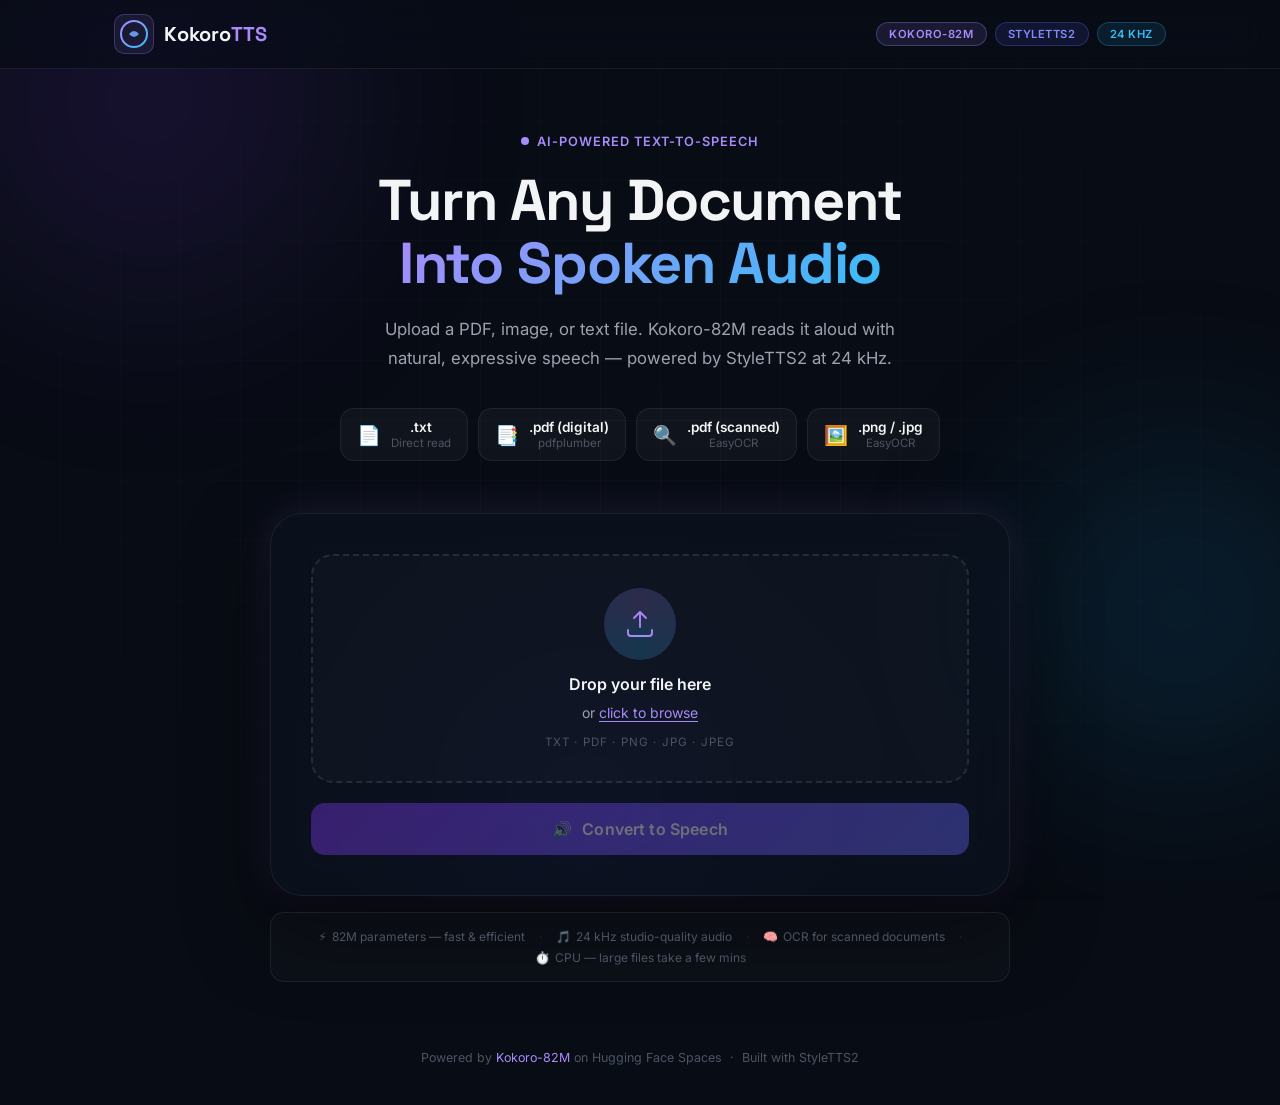
==== index.html @ ff945d28 "feat: replace pipeline with Kokoro TTS frontend - Remove Python pipeline, OCR scripts, Kaggle notebo" ====
<!DOCTYPE html>
<html lang="en">
<head>
  <meta charset="UTF-8" />
  <meta name="viewport" content="width=device-width, initial-scale=1.0" />
  <title>Kokoro TTS — Document to Speech</title>
  <meta name="description" content="Transform your documents into natural-sounding speech with Kokoro-82M. Upload a PDF, image, or text file and receive a high-quality MP3 narration powered by StyleTTS2." />
  <link rel="preconnect" href="https://fonts.googleapis.com" />
  <link rel="preconnect" href="https://fonts.gstatic.com" crossorigin />
  <link href="https://fonts.googleapis.com/css2?family=Inter:wght@300;400;500;600;700;800&family=Space+Grotesk:wght@400;500;600;700&display=swap" rel="stylesheet" />
  <link rel="stylesheet" href="style.css" />
</head>
<body>
  <!-- Animated background -->
  <div class="bg-orbs" aria-hidden="true">
    <div class="orb orb-1"></div>
    <div class="orb orb-2"></div>
    <div class="orb orb-3"></div>
  </div>

  <!-- Grid overlay -->
  <div class="grid-overlay" aria-hidden="true"></div>

  <header class="header">
    <div class="header-inner">
      <div class="logo">
        <div class="logo-icon" aria-hidden="true">
          <svg width="28" height="28" viewBox="0 0 28 28" fill="none">
            <circle cx="14" cy="14" r="13" stroke="url(#lg1)" stroke-width="2"/>
            <path d="M9 14 Q14 8 19 14 Q14 20 9 14Z" fill="url(#lg1)" opacity="0.9"/>
            <defs>
              <linearGradient id="lg1" x1="0" y1="0" x2="28" y2="28" gradientUnits="userSpaceOnUse">
                <stop offset="0%" stop-color="#a78bfa"/>
                <stop offset="100%" stop-color="#38bdf8"/>
              </linearGradient>
            </defs>
          </svg>
        </div>
        <span class="logo-text">Kokoro<span class="logo-accent">TTS</span></span>
      </div>
      <nav class="header-badges">
        <span class="badge badge-model">Kokoro-82M</span>
        <span class="badge badge-arch">StyleTTS2</span>
        <span class="badge badge-hz">24 kHz</span>
      </nav>
    </div>
  </header>

  <main class="main" id="main">
    <!-- Hero section -->
    <section class="hero" aria-labelledby="hero-title">
      <div class="hero-eyebrow">
        <span class="pulse-dot" aria-hidden="true"></span>
        AI-Powered Text-to-Speech
      </div>
      <h1 id="hero-title" class="hero-title">
        Turn Any Document<br />
        <span class="gradient-text">Into Spoken Audio</span>
      </h1>
      <p class="hero-subtitle">
        Upload a PDF, image, or text file. Kokoro-82M reads it aloud with natural,
        expressive speech — powered by StyleTTS2 at 24 kHz.
      </p>

      <!-- Format pills -->
      <div class="format-pills" role="list" aria-label="Supported file formats">
        <div class="format-pill" role="listitem">
          <span class="format-icon">📄</span>
          <div>
            <div class="format-name">.txt</div>
            <div class="format-method">Direct read</div>
          </div>
        </div>
        <div class="format-pill" role="listitem">
          <span class="format-icon">📑</span>
          <div>
            <div class="format-name">.pdf (digital)</div>
            <div class="format-method">pdfplumber</div>
          </div>
        </div>
        <div class="format-pill" role="listitem">
          <span class="format-icon">🔍</span>
          <div>
            <div class="format-name">.pdf (scanned)</div>
            <div class="format-method">EasyOCR</div>
          </div>
        </div>
        <div class="format-pill" role="listitem">
          <span class="format-icon">🖼️</span>
          <div>
            <div class="format-name">.png / .jpg</div>
            <div class="format-method">EasyOCR</div>
          </div>
        </div>
      </div>
    </section>

    <!-- Main card -->
    <section class="card-wrapper" aria-label="File conversion tool">
      <div class="card" id="converter-card">

        <!-- Upload zone -->
        <div class="upload-section">
          <div
            class="drop-zone"
            id="drop-zone"
            role="button"
            tabindex="0"
            aria-label="Upload file. Click to browse or drag and drop."
            aria-describedby="file-hint"
          >
            <input
              type="file"
              id="file-input"
              accept=".txt,.pdf,.png,.jpg,.jpeg"
              aria-hidden="true"
              tabindex="-1"
            />

            <!-- Default state -->
            <div class="dz-default" id="dz-default">
              <div class="dz-icon-wrap" aria-hidden="true">
                <div class="dz-icon-ring"></div>
                <svg class="dz-icon" viewBox="0 0 48 48" fill="none" aria-hidden="true">
                  <path d="M24 8v20M16 16l8-8 8 8" stroke="currentColor" stroke-width="2.5" stroke-linecap="round" stroke-linejoin="round"/>
                  <path d="M8 32v4a4 4 0 004 4h24a4 4 0 004-4v-4" stroke="currentColor" stroke-width="2.5" stroke-linecap="round"/>
                </svg>
              </div>
              <div class="dz-label">Drop your file here</div>
              <div class="dz-sublabel">or <span class="dz-browse">click to browse</span></div>
              <div class="dz-formats" id="file-hint">TXT · PDF · PNG · JPG · JPEG</div>
            </div>

            <!-- File selected state -->
            <div class="dz-file" id="dz-file" hidden>
              <div class="dz-file-icon" id="dz-file-icon" aria-hidden="true">📄</div>
              <div class="dz-file-info">
                <div class="dz-file-name" id="dz-file-name">filename.pdf</div>
                <div class="dz-file-size" id="dz-file-size">0 KB</div>
              </div>
              <button class="dz-remove" id="dz-remove" aria-label="Remove selected file" type="button">
                <svg viewBox="0 0 16 16" fill="none" width="16" height="16">
                  <path d="M12 4L4 12M4 4l8 8" stroke="currentColor" stroke-width="2" stroke-linecap="round"/>
                </svg>
              </button>
            </div>
          </div>

          <!-- Convert button -->
          <button class="convert-btn" id="convert-btn" disabled aria-label="Convert document to speech">
            <span class="btn-icon" aria-hidden="true">🔊</span>
            <span class="btn-text">Convert to Speech</span>
            <span class="btn-spinner" aria-hidden="true"></span>
          </button>
        </div>

        <!-- Progress / Status -->
        <div class="progress-section" id="progress-section" hidden aria-live="polite" aria-label="Processing status">
          <div class="progress-header">
            <div class="progress-label">Processing…</div>
            <div class="progress-status" id="progress-status">Uploading file</div>
          </div>
          <div class="progress-bar-wrap" role="progressbar" aria-valuemin="0" aria-valuemax="100" aria-valuenow="0" id="progress-bar-wrap">
            <div class="progress-bar" id="progress-bar"></div>
          </div>
          <div class="progress-steps">
            <div class="step" id="step-upload" data-step="upload">
              <div class="step-dot"></div>
              <div class="step-label">Upload</div>
            </div>
            <div class="step-line"></div>
            <div class="step" id="step-extract" data-step="extract">
              <div class="step-dot"></div>
              <div class="step-label">Extract Text</div>
            </div>
            <div class="step-line"></div>
            <div class="step" id="step-synth" data-step="synth">
              <div class="step-dot"></div>
              <div class="step-label">Synthesize</div>
            </div>
            <div class="step-line"></div>
            <div class="step" id="step-done" data-step="done">
              <div class="step-dot"></div>
              <div class="step-label">Done</div>
            </div>
          </div>
        </div>

        <!-- Results -->
        <div class="results-section" id="results-section" hidden aria-label="Conversion results">
          <div class="results-header">
            <div class="results-check" aria-hidden="true">✅</div>
            <div>
              <div class="results-title">Conversion Complete!</div>
              <div class="results-subtitle" id="results-status-text"></div>
            </div>
          </div>

          <!-- Audio player -->
          <div class="audio-card" id="audio-card">
            <div class="audio-label">
              <svg viewBox="0 0 20 20" fill="none" width="18" height="18" aria-hidden="true">
                <circle cx="10" cy="10" r="9" stroke="currentColor" stroke-width="1.5"/>
                <path d="M7 6.5l7 3.5-7 3.5V6.5z" fill="currentColor"/>
              </svg>
              Generated Speech
            </div>
            <audio id="audio-player" controls preload="none" aria-label="Generated speech audio"></audio>
            <a class="download-btn" id="download-audio" href="#" download aria-label="Download MP3 audio file">
              <svg viewBox="0 0 20 20" fill="none" width="16" height="16" aria-hidden="true">
                <path d="M10 3v10M5 9l5 5 5-5" stroke="currentColor" stroke-width="1.8" stroke-linecap="round" stroke-linejoin="round"/>
                <path d="M3 17h14" stroke="currentColor" stroke-width="1.8" stroke-linecap="round"/>
              </svg>
              Download MP3
            </a>
          </div>

          <!-- Text download -->
          <a class="txt-download-btn" id="download-txt" href="#" download aria-label="Download processed text file">
            <svg viewBox="0 0 20 20" fill="none" width="16" height="16" aria-hidden="true">
              <rect x="4" y="2" width="12" height="16" rx="2" stroke="currentColor" stroke-width="1.5"/>
              <path d="M7 7h6M7 10h6M7 13h4" stroke="currentColor" stroke-width="1.5" stroke-linecap="round"/>
            </svg>
            Download Processed Text (.txt)
          </a>

          <!-- Convert another -->
          <button class="reset-btn" id="reset-btn" type="button">
            Convert another file
          </button>
        </div>

        <!-- Error state -->
        <div class="error-section" id="error-section" hidden role="alert">
          <div class="error-icon" aria-hidden="true">⚠️</div>
          <div class="error-title">Something went wrong</div>
          <div class="error-msg" id="error-msg">Please try again.</div>
          <button class="reset-btn" id="error-reset-btn" type="button">Try Again</button>
        </div>

      </div>

      <!-- Info footer inside card area -->
      <div class="info-strip">
        <div class="info-item">
          <span aria-hidden="true">⚡</span> 82M parameters — fast &amp; efficient
        </div>
        <div class="info-sep" aria-hidden="true">·</div>
        <div class="info-item">
          <span aria-hidden="true">🎵</span> 24 kHz studio-quality audio
        </div>
        <div class="info-sep" aria-hidden="true">·</div>
        <div class="info-item">
          <span aria-hidden="true">🧠</span> OCR for scanned documents
        </div>
        <div class="info-sep" aria-hidden="true">·</div>
        <div class="info-item">
          <span aria-hidden="true">⏱️</span> CPU — large files take a few mins
        </div>
      </div>
    </section>
  </main>

  <footer class="footer">
    <p>
      Powered by <a href="https://huggingface.co/spaces/audio8899/kokorov2" target="_blank" rel="noopener noreferrer">Kokoro-82M</a>
      on Hugging Face Spaces &nbsp;·&nbsp;
      Built with StyleTTS2
    </p>
  </footer>

  <script src="app.js"></script>
</body>
</html>
---- style.css ----
/* ============================================================
   KOKORO TTS — PREMIUM DARK UI
   ============================================================ */

/* ---------- Design tokens ---------- */
:root {
  --bg:          #080c14;
  --bg-card:     rgba(13, 18, 30, 0.72);
  --bg-card-hov: rgba(17, 24, 40, 0.85);
  --border:      rgba(255, 255, 255, 0.07);
  --border-hov:  rgba(167, 139, 250, 0.35);

  --purple:      #a78bfa;
  --purple-dark: #7c3aed;
  --cyan:        #38bdf8;
  --indigo:      #6366f1;
  --green:       #34d399;
  --amber:       #fbbf24;
  --red:         #f87171;

  --text-primary:   #f3f4f6;
  --text-secondary: #9ca3af;
  --text-muted:     #4b5563;

  --font-base:  'Inter', system-ui, sans-serif;
  --font-head:  'Space Grotesk', 'Inter', sans-serif;

  --radius-sm:  8px;
  --radius-md:  14px;
  --radius-lg:  22px;
  --radius-xl:  32px;

  --shadow-card: 0 32px 80px rgba(0,0,0,0.5), 0 8px 24px rgba(0,0,0,0.3);
  --shadow-btn:  0 8px 32px rgba(124, 58, 237, 0.4);
  --glow-purple: 0 0 40px rgba(167,139,250,0.18);
}

/* ---------- Reset / base ---------- */
*, *::before, *::after { box-sizing: border-box; margin: 0; padding: 0; }
html { scroll-behavior: smooth; }

body {
  font-family: var(--font-base);
  background: var(--bg);
  color: var(--text-primary);
  min-height: 100vh;
  overflow-x: hidden;
  -webkit-font-smoothing: antialiased;
}

/* ---------- Animated background ---------- */
.bg-orbs {
  position: fixed;
  inset: 0;
  pointer-events: none;
  z-index: 0;
  overflow: hidden;
}

.orb {
  position: absolute;
  border-radius: 50%;
  filter: blur(90px);
  opacity: 0.18;
  animation: drift 18s ease-in-out infinite alternate;
}
.orb-1 {
  width: 600px; height: 600px;
  background: radial-gradient(circle, #7c3aed, transparent 70%);
  top: -200px; left: -150px;
  animation-duration: 20s;
}
.orb-2 {
  width: 500px; height: 500px;
  background: radial-gradient(circle, #0ea5e9, transparent 70%);
  top: 40%; right: -150px;
  animation-duration: 16s;
  animation-delay: -6s;
}
.orb-3 {
  width: 400px; height: 400px;
  background: radial-gradient(circle, #6366f1, transparent 70%);
  bottom: -100px; left: 30%;
  animation-duration: 22s;
  animation-delay: -10s;
}
@keyframes drift {
  from { transform: translate(0, 0) scale(1); }
  to   { transform: translate(40px, 60px) scale(1.08); }
}

/* ---------- Grid overlay ---------- */
.grid-overlay {
  position: fixed;
  inset: 0;
  pointer-events: none;
  z-index: 0;
  background-image:
    linear-gradient(rgba(255,255,255,0.025) 1px, transparent 1px),
    linear-gradient(90deg, rgba(255,255,255,0.025) 1px, transparent 1px);
  background-size: 60px 60px;
  mask-image: radial-gradient(ellipse 80% 80% at 50% 50%, black 0%, transparent 100%);
}

/* ---------- Header ---------- */
.header {
  position: sticky;
  top: 0;
  z-index: 100;
  backdrop-filter: blur(20px) saturate(180%);
  -webkit-backdrop-filter: blur(20px) saturate(180%);
  background: rgba(8, 12, 20, 0.75);
  border-bottom: 1px solid var(--border);
}
.header-inner {
  max-width: 1100px;
  margin: 0 auto;
  padding: 14px 24px;
  display: flex;
  align-items: center;
  justify-content: space-between;
  gap: 16px;
}

.logo { display: flex; align-items: center; gap: 10px; text-decoration: none; }
.logo-icon {
  display: flex; align-items: center; justify-content: center;
  width: 40px; height: 40px;
  background: rgba(167,139,250,0.1);
  border: 1px solid rgba(167,139,250,0.25);
  border-radius: 10px;
  transition: all 0.3s ease;
}
.logo:hover .logo-icon { background: rgba(167,139,250,0.18); box-shadow: 0 0 20px rgba(167,139,250,0.3); }
.logo-text {
  font-family: var(--font-head);
  font-size: 1.25rem;
  font-weight: 700;
  color: var(--text-primary);
}
.logo-accent { color: var(--purple); }

.header-badges { display: flex; gap: 8px; flex-wrap: wrap; }
.badge {
  padding: 4px 12px;
  border-radius: 100px;
  font-size: 0.7rem;
  font-weight: 600;
  letter-spacing: 0.05em;
  text-transform: uppercase;
  border: 1px solid;
}
.badge-model { background: rgba(167,139,250,0.12); color: var(--purple); border-color: rgba(167,139,250,0.3); }
.badge-arch  { background: rgba(99,102,241,0.12);  color: #818cf8;        border-color: rgba(99,102,241,0.3); }
.badge-hz    { background: rgba(56,189,248,0.1);   color: var(--cyan);    border-color: rgba(56,189,248,0.25); }

/* ---------- Main layout ---------- */
.main {
  position: relative;
  z-index: 1;
  max-width: 780px;
  margin: 0 auto;
  padding: 60px 20px 40px;
}

/* ---------- Hero ---------- */
.hero { text-align: center; margin-bottom: 52px; }

.hero-eyebrow {
  display: inline-flex;
  align-items: center;
  gap: 8px;
  font-size: 0.8rem;
  font-weight: 600;
  letter-spacing: 0.08em;
  text-transform: uppercase;
  color: var(--purple);
  margin-bottom: 20px;
}
.pulse-dot {
  width: 8px; height: 8px;
  border-radius: 50%;
  background: var(--purple);
  box-shadow: 0 0 0 0 rgba(167,139,250,0.5);
  animation: pulse 2s infinite;
}
@keyframes pulse {
  0%   { box-shadow: 0 0 0 0 rgba(167,139,250,0.5); }
  70%  { box-shadow: 0 0 0 10px rgba(167,139,250,0); }
  100% { box-shadow: 0 0 0 0 rgba(167,139,250,0); }
}

.hero-title {
  font-family: var(--font-head);
  font-size: clamp(2.2rem, 6vw, 3.6rem);
  font-weight: 800;
  line-height: 1.1;
  letter-spacing: -0.02em;
  margin-bottom: 20px;
  color: var(--text-primary);
}
.gradient-text {
  background: linear-gradient(135deg, var(--purple) 0%, var(--cyan) 100%);
  -webkit-background-clip: text;
  -webkit-text-fill-color: transparent;
  background-clip: text;
}

.hero-subtitle {
  font-size: 1.05rem;
  line-height: 1.7;
  color: var(--text-secondary);
  max-width: 540px;
  margin: 0 auto 36px;
}

/* Format pills */
.format-pills {
  display: flex;
  justify-content: center;
  flex-wrap: wrap;
  gap: 10px;
}
.format-pill {
  display: flex;
  align-items: center;
  gap: 10px;
  padding: 10px 16px;
  background: rgba(255,255,255,0.035);
  border: 1px solid var(--border);
  border-radius: var(--radius-md);
  transition: all 0.25s ease;
  cursor: default;
}
.format-pill:hover {
  background: rgba(167,139,250,0.08);
  border-color: rgba(167,139,250,0.3);
  transform: translateY(-2px);
}
.format-icon { font-size: 1.2rem; }
.format-name { font-size: 0.85rem; font-weight: 600; color: var(--text-primary); }
.format-method { font-size: 0.72rem; color: var(--text-muted); margin-top: 1px; }

/* ---------- Card ---------- */
.card-wrapper { position: relative; }

.card {
  background: var(--bg-card);
  border: 1px solid var(--border);
  border-radius: var(--radius-xl);
  padding: 40px;
  backdrop-filter: blur(24px) saturate(160%);
  -webkit-backdrop-filter: blur(24px) saturate(160%);
  box-shadow: var(--shadow-card), var(--glow-purple);
  transition: border-color 0.3s ease;
}
.card:hover { border-color: rgba(167,139,250,0.15); }

/* ---------- Drop zone ---------- */
.upload-section { display: flex; flex-direction: column; gap: 20px; }

.drop-zone {
  position: relative;
  min-height: 200px;
  border: 2px dashed rgba(255,255,255,0.1);
  border-radius: var(--radius-lg);
  display: flex;
  align-items: center;
  justify-content: center;
  cursor: pointer;
  transition: all 0.3s ease;
  background: rgba(255,255,255,0.02);
  overflow: hidden;
}
.drop-zone::before {
  content: '';
  position: absolute;
  inset: 0;
  background: radial-gradient(ellipse 60% 60% at 50% 50%, rgba(167,139,250,0.04), transparent);
  opacity: 0;
  transition: opacity 0.3s ease;
}
.drop-zone:hover, .drop-zone:focus-visible {
  border-color: var(--purple);
  background: rgba(167,139,250,0.04);
  outline: none;
}
.drop-zone:hover::before { opacity: 1; }
.drop-zone.drag-over {
  border-color: var(--cyan);
  background: rgba(56,189,248,0.06);
  transform: scale(1.01);
  box-shadow: 0 0 0 4px rgba(56,189,248,0.1), inset 0 0 30px rgba(56,189,248,0.05);
}
.drop-zone.has-file {
  border-style: solid;
  border-color: rgba(52,211,153,0.5);
  background: rgba(52,211,153,0.04);
}

#file-input { position: absolute; inset: 0; opacity: 0; cursor: pointer; width: 100%; height: 100%; }

/* Drop zone default state */
.dz-default {
  display: flex; flex-direction: column; align-items: center;
  gap: 10px; padding: 32px; text-align: center;
  pointer-events: none; user-select: none;
}
.dz-icon-wrap {
  position: relative; width: 72px; height: 72px;
  display: flex; align-items: center; justify-content: center;
  margin-bottom: 4px;
}
.dz-icon-ring {
  position: absolute; inset: 0;
  border-radius: 50%;
  background: conic-gradient(from 0deg, var(--purple), var(--cyan), var(--purple));
  opacity: 0.2;
  animation: spin 6s linear infinite;
}
@keyframes spin { to { transform: rotate(360deg); } }
.dz-icon {
  width: 36px; height: 36px;
  color: var(--purple);
  position: relative; z-index: 1;
  transition: color 0.3s;
}
.drop-zone:hover .dz-icon { color: var(--cyan); }
.dz-label { font-size: 1rem; font-weight: 600; color: var(--text-primary); }
.dz-sublabel { font-size: 0.875rem; color: var(--text-secondary); }
.dz-browse { color: var(--purple); text-decoration: underline; text-underline-offset: 3px; }
.dz-formats {
  font-size: 0.72rem;
  letter-spacing: 0.1em;
  text-transform: uppercase;
  color: var(--text-muted);
  margin-top: 4px;
}

/* Drop zone file state */
.dz-file {
  display: flex; align-items: center; gap: 16px;
  padding: 20px 28px; width: 100%;
}
.dz-file-icon { font-size: 2.5rem; }
.dz-file-info { flex: 1; min-width: 0; }
.dz-file-name {
  font-weight: 600; font-size: 0.95rem;
  white-space: nowrap; overflow: hidden; text-overflow: ellipsis;
  color: var(--text-primary);
}
.dz-file-size { font-size: 0.78rem; color: var(--text-muted); margin-top: 3px; }
.dz-remove {
  flex-shrink: 0;
  width: 32px; height: 32px;
  border-radius: 50%;
  border: 1px solid rgba(255,255,255,0.1);
  background: rgba(255,255,255,0.05);
  color: var(--text-secondary);
  display: flex; align-items: center; justify-content: center;
  cursor: pointer; transition: all 0.2s ease;
  position: relative; z-index: 10;
}
.dz-remove:hover { background: rgba(248,113,113,0.15); border-color: var(--red); color: var(--red); }

/* ---------- Convert button ---------- */
.convert-btn {
  position: relative;
  width: 100%;
  padding: 16px 28px;
  border: none;
  border-radius: var(--radius-md);
  background: linear-gradient(135deg, var(--purple-dark) 0%, var(--indigo) 100%);
  color: #fff;
  font-family: var(--font-base);
  font-size: 1rem;
  font-weight: 600;
  letter-spacing: 0.01em;
  cursor: pointer;
  display: flex;
  align-items: center;
  justify-content: center;
  gap: 10px;
  box-shadow: var(--shadow-btn);
  transition: all 0.3s ease;
  overflow: hidden;
}
.convert-btn::before {
  content: '';
  position: absolute;
  inset: 0;
  background: linear-gradient(135deg, rgba(255,255,255,0.12), transparent);
  opacity: 0;
  transition: opacity 0.3s ease;
}
.convert-btn:hover:not(:disabled)::before { opacity: 1; }
.convert-btn:hover:not(:disabled) {
  transform: translateY(-2px);
  box-shadow: 0 12px 40px rgba(124,58,237,0.55);
}
.convert-btn:active:not(:disabled) { transform: translateY(0); }
.convert-btn:disabled {
  opacity: 0.4;
  cursor: not-allowed;
  box-shadow: none;
}
.convert-btn.loading .btn-text { opacity: 0.7; }
.convert-btn.loading .btn-icon { display: none; }

.btn-spinner {
  display: none;
  width: 18px; height: 18px;
  border: 2px solid rgba(255,255,255,0.3);
  border-top-color: #fff;
  border-radius: 50%;
  animation: spin 0.7s linear infinite;
}
.convert-btn.loading .btn-spinner { display: block; }

/* ---------- Progress section ---------- */
.progress-section {
  margin-top: 28px;
  padding: 24px;
  background: rgba(255,255,255,0.03);
  border: 1px solid var(--border);
  border-radius: var(--radius-md);
}
.progress-header {
  display: flex; justify-content: space-between; align-items: center;
  margin-bottom: 14px;
}
.progress-label { font-size: 0.8rem; font-weight: 600; letter-spacing: 0.06em; text-transform: uppercase; color: var(--text-muted); }
.progress-status { font-size: 0.85rem; color: var(--cyan); font-weight: 500; }

.progress-bar-wrap {
  height: 4px;
  background: rgba(255,255,255,0.07);
  border-radius: 100px;
  overflow: hidden;
  margin-bottom: 24px;
}
.progress-bar {
  height: 100%;
  width: 0%;
  background: linear-gradient(90deg, var(--purple), var(--cyan));
  border-radius: 100px;
  transition: width 0.6s ease;
  box-shadow: 0 0 8px rgba(167,139,250,0.6);
}

/* Steps */
.progress-steps {
  display: flex;
  align-items: center;
  gap: 0;
}
.step {
  display: flex;
  flex-direction: column;
  align-items: center;
  gap: 6px;
  flex: 0 0 auto;
}
.step-line {
  flex: 1;
  height: 1px;
  background: rgba(255,255,255,0.08);
  transition: background 0.4s ease;
  min-width: 20px;
}
.step-line.active { background: linear-gradient(90deg, var(--purple), var(--cyan)); }

.step-dot {
  width: 12px; height: 12px;
  border-radius: 50%;
  background: rgba(255,255,255,0.1);
  border: 2px solid rgba(255,255,255,0.12);
  transition: all 0.4s ease;
}
.step.active .step-dot {
  background: var(--purple);
  border-color: var(--purple);
  box-shadow: 0 0 0 4px rgba(167,139,250,0.2);
  animation: pulse 1.5s infinite;
}
.step.done .step-dot {
  background: var(--green);
  border-color: var(--green);
  box-shadow: none;
  animation: none;
}
.step-label {
  font-size: 0.7rem;
  color: var(--text-muted);
  white-space: nowrap;
  transition: color 0.3s ease;
}
.step.active .step-label { color: var(--purple); font-weight: 600; }
.step.done .step-label { color: var(--green); }

/* ---------- Results section ---------- */
.results-section { margin-top: 28px; display: flex; flex-direction: column; gap: 16px; }

.results-header {
  display: flex; align-items: center; gap: 14px;
  padding: 16px 20px;
  background: rgba(52,211,153,0.07);
  border: 1px solid rgba(52,211,153,0.2);
  border-radius: var(--radius-md);
}
.results-check { font-size: 1.5rem; }
.results-title { font-weight: 700; font-size: 1rem; color: var(--green); }
.results-subtitle { font-size: 0.8rem; color: var(--text-secondary); margin-top: 2px; }

/* Audio card */
.audio-card {
  padding: 24px;
  background: rgba(255,255,255,0.03);
  border: 1px solid var(--border);
  border-radius: var(--radius-md);
  display: flex;
  flex-direction: column;
  gap: 14px;
}
.audio-label {
  display: flex; align-items: center; gap: 8px;
  font-size: 0.8rem; font-weight: 600; letter-spacing: 0.05em;
  text-transform: uppercase; color: var(--text-muted);
}

#audio-player {
  width: 100%;
  border-radius: var(--radius-sm);
  accent-color: var(--purple);
  filter: invert(0.05) hue-rotate(240deg);
}

/* Download buttons */
.download-btn {
  display: inline-flex;
  align-items: center;
  justify-content: center;
  gap: 8px;
  padding: 11px 20px;
  border-radius: var(--radius-sm);
  background: linear-gradient(135deg, var(--purple-dark), var(--indigo));
  color: #fff;
  font-size: 0.875rem;
  font-weight: 600;
  text-decoration: none;
  transition: all 0.25s ease;
  box-shadow: 0 4px 16px rgba(124,58,237,0.35);
}
.download-btn:hover { transform: translateY(-1px); box-shadow: 0 8px 24px rgba(124,58,237,0.5); }

.txt-download-btn {
  display: flex;
  align-items: center;
  justify-content: center;
  gap: 8px;
  padding: 13px 20px;
  border-radius: var(--radius-md);
  background: rgba(255,255,255,0.04);
  border: 1px solid var(--border);
  color: var(--text-secondary);
  font-size: 0.875rem;
  font-weight: 500;
  text-decoration: none;
  transition: all 0.25s ease;
}
.txt-download-btn:hover {
  background: rgba(167,139,250,0.08);
  border-color: rgba(167,139,250,0.3);
  color: var(--purple);
}

.reset-btn {
  align-self: center;
  padding: 10px 24px;
  border-radius: 100px;
  border: 1px solid var(--border);
  background: transparent;
  color: var(--text-secondary);
  font-family: var(--font-base);
  font-size: 0.85rem;
  cursor: pointer;
  transition: all 0.25s ease;
}
.reset-btn:hover { border-color: var(--purple); color: var(--purple); background: rgba(167,139,250,0.07); }

/* ---------- Error section ---------- */
.error-section {
  margin-top: 28px;
  padding: 28px;
  background: rgba(248,113,113,0.06);
  border: 1px solid rgba(248,113,113,0.2);
  border-radius: var(--radius-md);
  display: flex;
  flex-direction: column;
  align-items: center;
  gap: 10px;
  text-align: center;
}
.error-icon { font-size: 2rem; }
.error-title { font-weight: 700; color: var(--red); font-size: 1rem; }
.error-msg { font-size: 0.85rem; color: var(--text-secondary); line-height: 1.6; max-width: 340px; }

/* ---------- Info strip ---------- */
.info-strip {
  display: flex;
  align-items: center;
  justify-content: center;
  flex-wrap: wrap;
  gap: 6px 14px;
  padding: 16px 20px;
  margin-top: 16px;
  font-size: 0.75rem;
  color: var(--text-muted);
  background: rgba(255,255,255,0.02);
  border: 1px solid var(--border);
  border-radius: var(--radius-md);
}
.info-item { display: flex; align-items: center; gap: 5px; }
.info-sep { color: rgba(255,255,255,0.12); }

/* ---------- Footer ---------- */
.footer {
  position: relative; z-index: 1;
  text-align: center;
  padding: 28px 20px 40px;
  font-size: 0.78rem;
  color: var(--text-muted);
}
.footer a { color: var(--purple); text-decoration: none; }
.footer a:hover { text-decoration: underline; }

/* ---------- Utility ---------- */
[hidden] { display: none !important; }

/* ---------- Responsive ---------- */
@media (max-width: 600px) {
  .card { padding: 24px 20px; }
  .hero-title { font-size: 2rem; }
  .format-pills { gap: 8px; }
  .format-pill { padding: 8px 12px; }
  .header-badges .badge-arch, .header-badges .badge-hz { display: none; }
  .info-sep { display: none; }
  .info-strip { flex-direction: column; gap: 8px; }
  .progress-steps { gap: 0; }
  .step-label { font-size: 0.62rem; }
}

/* ---------- Focus styles ---------- */
:focus-visible {
  outline: 2px solid var(--purple);
  outline-offset: 3px;
  border-radius: 4px;
}

/* ---------- Scroll reveal ---------- */
@keyframes fadeUp {
  from { opacity: 0; transform: translateY(28px); }
  to   { opacity: 1; transform: translateY(0); }
}
.hero { animation: fadeUp 0.7s ease both; }
.card { animation: fadeUp 0.7s ease 0.15s both; }
.info-strip { animation: fadeUp 0.7s ease 0.25s both; }
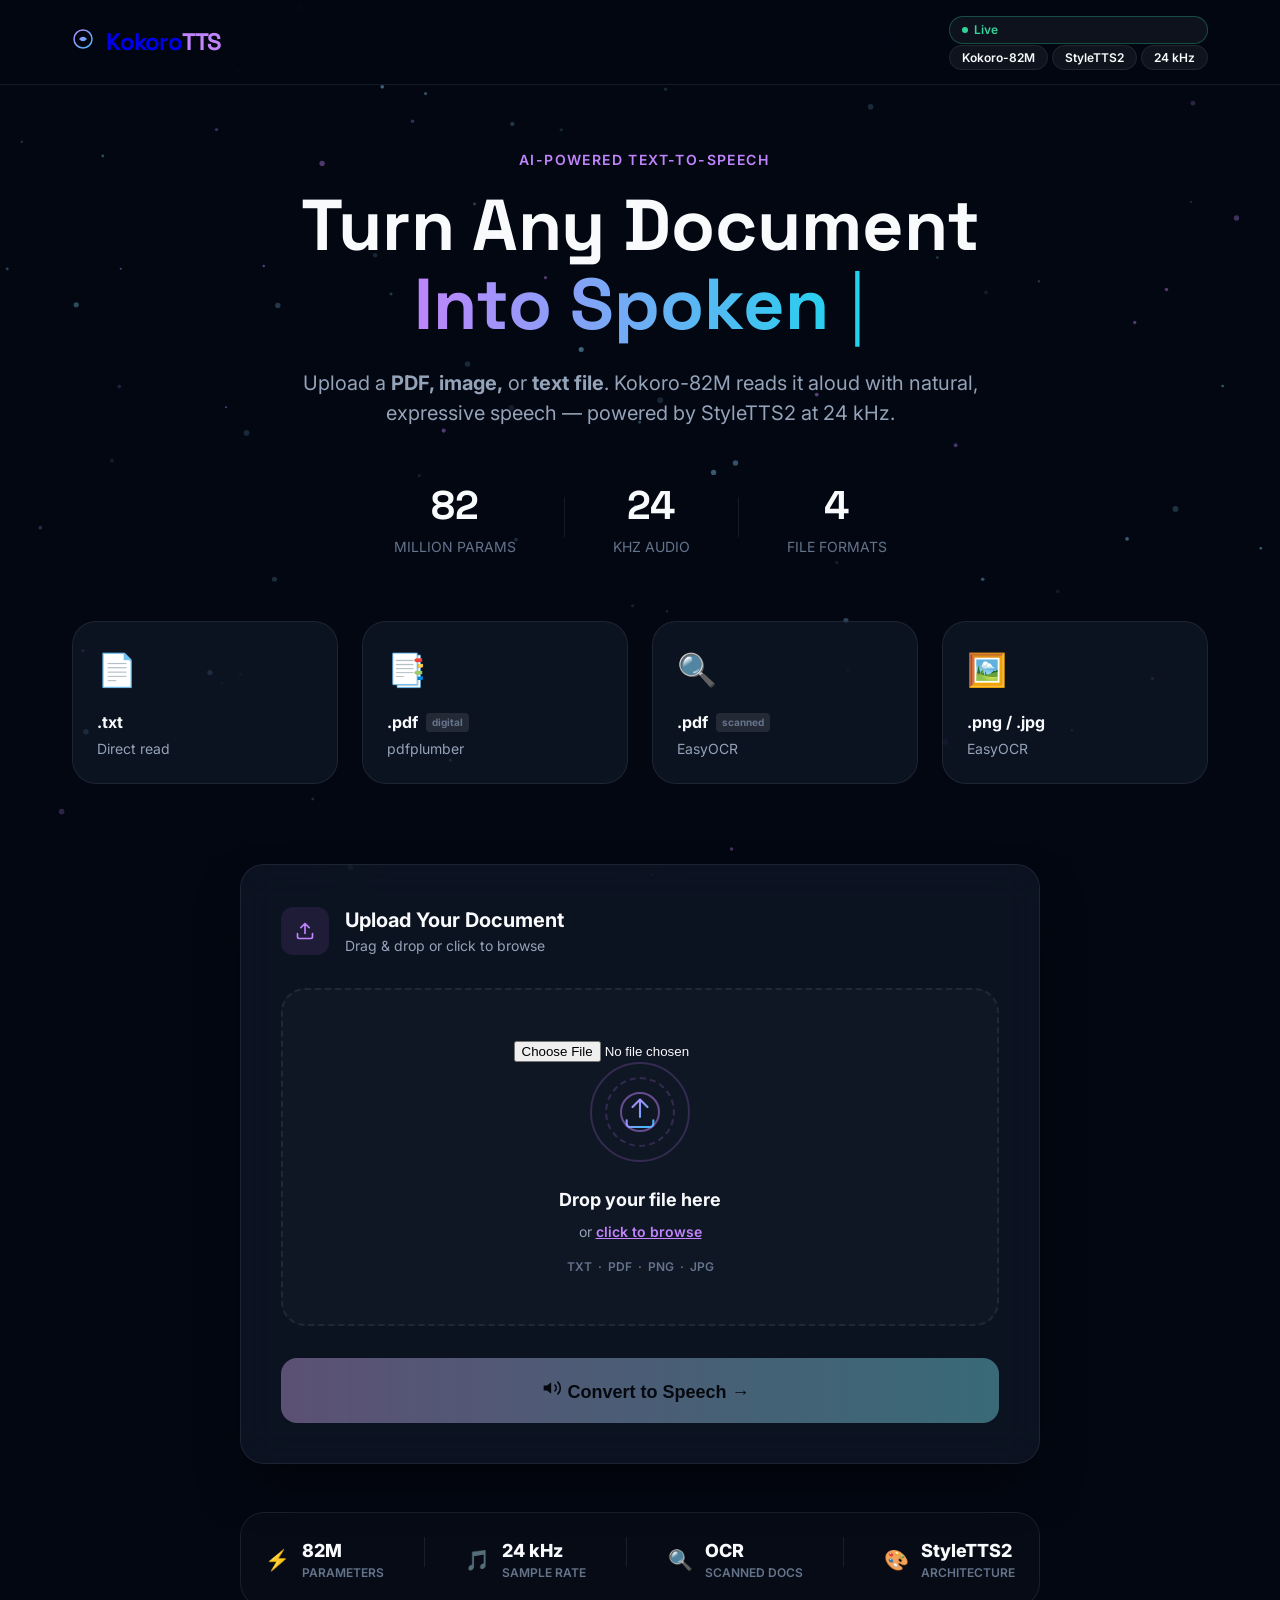
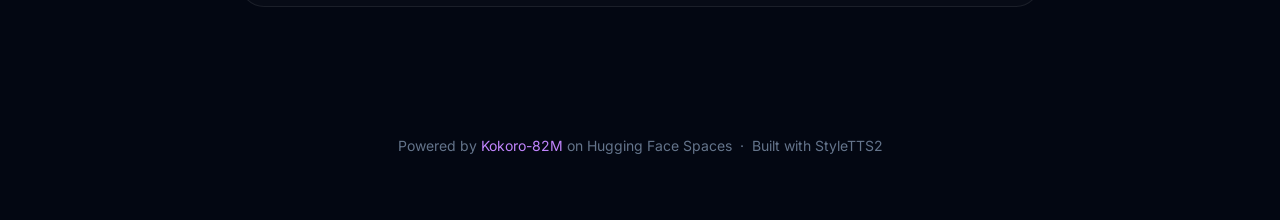
==== commit 40ff9ef0: "style: upgrade UI to premium dynamic design - Added canvas particle background - Added typewriter he" ====
--- a/index.html
+++ b/index.html
@@ -7,100 +7,150 @@
   <meta name="description" content="Transform your documents into natural-sounding speech with Kokoro-82M. Upload a PDF, image, or text file and receive a high-quality MP3 narration powered by StyleTTS2." />
   <link rel="preconnect" href="https://fonts.googleapis.com" />
   <link rel="preconnect" href="https://fonts.gstatic.com" crossorigin />
-  <link href="https://fonts.googleapis.com/css2?family=Inter:wght@300;400;500;600;700;800&family=Space+Grotesk:wght@400;500;600;700&display=swap" rel="stylesheet" />
+  <link href="https://fonts.googleapis.com/css2?family=Inter:wght@300;400;500;600;700;800;900&family=Space+Grotesk:wght@400;500;600;700;800&display=swap" rel="stylesheet" />
   <link rel="stylesheet" href="style.css" />
 </head>
 <body>
-  <!-- Animated background -->
-  <div class="bg-orbs" aria-hidden="true">
-    <div class="orb orb-1"></div>
-    <div class="orb orb-2"></div>
-    <div class="orb orb-3"></div>
-  </div>
-
-  <!-- Grid overlay -->
-  <div class="grid-overlay" aria-hidden="true"></div>
-
-  <header class="header">
+
+  <!-- ── Canvas particle field ── -->
+  <canvas id="bg-canvas" aria-hidden="true"></canvas>
+
+  <!-- ── Noise texture overlay ── -->
+  <div class="noise" aria-hidden="true"></div>
+
+  <!-- ── Header ── -->
+  <header class="header" id="header">
     <div class="header-inner">
-      <div class="logo">
+      <a href="#main" class="logo" aria-label="Kokoro TTS home">
         <div class="logo-icon" aria-hidden="true">
-          <svg width="28" height="28" viewBox="0 0 28 28" fill="none">
-            <circle cx="14" cy="14" r="13" stroke="url(#lg1)" stroke-width="2"/>
-            <path d="M9 14 Q14 8 19 14 Q14 20 9 14Z" fill="url(#lg1)" opacity="0.9"/>
+          <svg width="22" height="22" viewBox="0 0 22 22" fill="none">
             <defs>
-              <linearGradient id="lg1" x1="0" y1="0" x2="28" y2="28" gradientUnits="userSpaceOnUse">
-                <stop offset="0%" stop-color="#a78bfa"/>
+              <linearGradient id="logoGrad" x1="0" y1="0" x2="22" y2="22" gradientUnits="userSpaceOnUse">
+                <stop offset="0%" stop-color="#c084fc"/>
                 <stop offset="100%" stop-color="#38bdf8"/>
               </linearGradient>
             </defs>
+            <path d="M11 2C6 2 2 6 2 11s4 9 9 9 9-4 9-9-4-9-9-9z" stroke="url(#logoGrad)" stroke-width="1.5" fill="none"/>
+            <path d="M7 11 Q11 6.5 15 11 Q11 15.5 7 11Z" fill="url(#logoGrad)"/>
           </svg>
         </div>
         <span class="logo-text">Kokoro<span class="logo-accent">TTS</span></span>
-      </div>
-      <nav class="header-badges">
-        <span class="badge badge-model">Kokoro-82M</span>
-        <span class="badge badge-arch">StyleTTS2</span>
-        <span class="badge badge-hz">24 kHz</span>
-      </nav>
+      </a>
+      <div class="header-right">
+        <div class="header-badges" role="list" aria-label="Model info">
+          <span class="badge badge-live" role="listitem">
+            <span class="live-dot" aria-hidden="true"></span>Live
+          </span>
+          <span class="badge badge-model" role="listitem">Kokoro-82M</span>
+          <span class="badge badge-arch" role="listitem">StyleTTS2</span>
+          <span class="badge badge-hz" role="listitem">24 kHz</span>
+        </div>
+      </div>
     </div>
   </header>
 
   <main class="main" id="main">
-    <!-- Hero section -->
+
+    <!-- ── Hero ── -->
     <section class="hero" aria-labelledby="hero-title">
+
+      <!-- Waveform decoration -->
+      <div class="hero-wave" aria-hidden="true">
+        <div class="wave-bars">
+          <!-- 28 bars, animated via CSS -->
+          <span></span><span></span><span></span><span></span><span></span>
+          <span></span><span></span><span></span><span></span><span></span>
+          <span></span><span></span><span></span><span></span><span></span>
+          <span></span><span></span><span></span><span></span><span></span>
+          <span></span><span></span><span></span><span></span><span></span>
+          <span></span><span></span><span></span>
+        </div>
+      </div>
+
       <div class="hero-eyebrow">
         <span class="pulse-dot" aria-hidden="true"></span>
         AI-Powered Text-to-Speech
       </div>
+
       <h1 id="hero-title" class="hero-title">
-        Turn Any Document<br />
-        <span class="gradient-text">Into Spoken Audio</span>
+        <span class="line1">Turn Any Document</span><br/>
+        <span class="gradient-text" id="typewriter-text"></span><span class="typewriter-cursor" aria-hidden="true">|</span>
       </h1>
+
       <p class="hero-subtitle">
-        Upload a PDF, image, or text file. Kokoro-82M reads it aloud with natural,
-        expressive speech — powered by StyleTTS2 at 24 kHz.
+        Upload a <strong>PDF, image,</strong> or <strong>text file</strong>. Kokoro-82M reads it aloud with
+        natural, expressive speech — powered by StyleTTS2 at 24 kHz.
       </p>
 
-      <!-- Format pills -->
-      <div class="format-pills" role="list" aria-label="Supported file formats">
-        <div class="format-pill" role="listitem">
-          <span class="format-icon">📄</span>
-          <div>
-            <div class="format-name">.txt</div>
-            <div class="format-method">Direct read</div>
-          </div>
-        </div>
-        <div class="format-pill" role="listitem">
-          <span class="format-icon">📑</span>
-          <div>
-            <div class="format-name">.pdf (digital)</div>
-            <div class="format-method">pdfplumber</div>
-          </div>
-        </div>
-        <div class="format-pill" role="listitem">
-          <span class="format-icon">🔍</span>
-          <div>
-            <div class="format-name">.pdf (scanned)</div>
-            <div class="format-method">EasyOCR</div>
-          </div>
-        </div>
-        <div class="format-pill" role="listitem">
-          <span class="format-icon">🖼️</span>
-          <div>
-            <div class="format-name">.png / .jpg</div>
-            <div class="format-method">EasyOCR</div>
-          </div>
-        </div>
-      </div>
+      <!-- Stats row -->
+      <div class="hero-stats" role="list" aria-label="Model statistics">
+        <div class="stat-item" role="listitem">
+          <div class="stat-number" data-target="82">0</div>
+          <div class="stat-label">Million Params</div>
+        </div>
+        <div class="stat-divider" aria-hidden="true"></div>
+        <div class="stat-item" role="listitem">
+          <div class="stat-number" data-target="24">0</div>
+          <div class="stat-label">kHz Audio</div>
+        </div>
+        <div class="stat-divider" aria-hidden="true"></div>
+        <div class="stat-item" role="listitem">
+          <div class="stat-number" data-target="4">0</div>
+          <div class="stat-label">File Formats</div>
+        </div>
+      </div>
+
+      <!-- Format cards -->
+      <div class="format-cards" role="list" aria-label="Supported file formats">
+        <div class="format-card" role="listitem" tabindex="0">
+          <div class="fc-glow" aria-hidden="true"></div>
+          <div class="fc-icon" aria-hidden="true">📄</div>
+          <div class="fc-name">.txt</div>
+          <div class="fc-method">Direct read</div>
+        </div>
+        <div class="format-card" role="listitem" tabindex="0">
+          <div class="fc-glow" aria-hidden="true"></div>
+          <div class="fc-icon" aria-hidden="true">📑</div>
+          <div class="fc-name">.pdf <span class="fc-tag">digital</span></div>
+          <div class="fc-method">pdfplumber</div>
+        </div>
+        <div class="format-card" role="listitem" tabindex="0">
+          <div class="fc-glow" aria-hidden="true"></div>
+          <div class="fc-icon" aria-hidden="true">🔍</div>
+          <div class="fc-name">.pdf <span class="fc-tag">scanned</span></div>
+          <div class="fc-method">EasyOCR</div>
+        </div>
+        <div class="format-card" role="listitem" tabindex="0">
+          <div class="fc-glow" aria-hidden="true"></div>
+          <div class="fc-icon" aria-hidden="true">🖼️</div>
+          <div class="fc-name">.png / .jpg</div>
+          <div class="fc-method">EasyOCR</div>
+        </div>
+      </div>
+
     </section>
 
-    <!-- Main card -->
-    <section class="card-wrapper" aria-label="File conversion tool">
+    <!-- ── Converter card ── -->
+    <section class="card-section" aria-label="Document to speech converter" id="converter-section">
       <div class="card" id="converter-card">
 
-        <!-- Upload zone -->
-        <div class="upload-section">
+        <!-- Glowing border -->
+        <div class="card-glow" aria-hidden="true"></div>
+
+        <!-- Upload phase -->
+        <div class="phase" id="phase-upload">
+          <div class="phase-header">
+            <div class="phase-icon" aria-hidden="true">
+              <svg viewBox="0 0 24 24" fill="none" width="20" height="20">
+                <path d="M21 15v4a2 2 0 01-2 2H5a2 2 0 01-2-2v-4M17 8l-5-5-5 5M12 3v12" stroke="currentColor" stroke-width="2" stroke-linecap="round" stroke-linejoin="round"/>
+              </svg>
+            </div>
+            <div>
+              <div class="phase-title">Upload Your Document</div>
+              <div class="phase-sub">Drag & drop or click to browse</div>
+            </div>
+          </div>
+
           <div
             class="drop-zone"
             id="drop-zone"
@@ -109,104 +159,211 @@
             aria-label="Upload file. Click to browse or drag and drop."
             aria-describedby="file-hint"
           >
-            <input
-              type="file"
-              id="file-input"
-              accept=".txt,.pdf,.png,.jpg,.jpeg"
-              aria-hidden="true"
-              tabindex="-1"
-            />
-
-            <!-- Default state -->
-            <div class="dz-default" id="dz-default">
-              <div class="dz-icon-wrap" aria-hidden="true">
-                <div class="dz-icon-ring"></div>
-                <svg class="dz-icon" viewBox="0 0 48 48" fill="none" aria-hidden="true">
-                  <path d="M24 8v20M16 16l8-8 8 8" stroke="currentColor" stroke-width="2.5" stroke-linecap="round" stroke-linejoin="round"/>
-                  <path d="M8 32v4a4 4 0 004 4h24a4 4 0 004-4v-4" stroke="currentColor" stroke-width="2.5" stroke-linecap="round"/>
-                </svg>
-              </div>
-              <div class="dz-label">Drop your file here</div>
-              <div class="dz-sublabel">or <span class="dz-browse">click to browse</span></div>
-              <div class="dz-formats" id="file-hint">TXT · PDF · PNG · JPG · JPEG</div>
+            <input type="file" id="file-input" accept=".txt,.pdf,.png,.jpg,.jpeg" aria-hidden="true" tabindex="-1" />
+
+            <!-- Idle state -->
+            <div class="dz-idle" id="dz-idle">
+              <div class="dz-rings" aria-hidden="true">
+                <div class="ring r1"></div>
+                <div class="ring r2"></div>
+                <div class="ring r3"></div>
+                <svg class="dz-upload-icon" viewBox="0 0 48 48" fill="none">
+                  <path d="M24 10v20M15 18l9-9 9 9" stroke="url(#uploadGrad)" stroke-width="2.5" stroke-linecap="round" stroke-linejoin="round"/>
+                  <path d="M8 34v4a4 4 0 004 4h24a4 4 0 004-4v-4" stroke="url(#uploadGrad)" stroke-width="2.5" stroke-linecap="round"/>
+                  <defs>
+                    <linearGradient id="uploadGrad" x1="8" y1="10" x2="40" y2="42" gradientUnits="userSpaceOnUse">
+                      <stop stop-color="#c084fc"/>
+                      <stop offset="1" stop-color="#38bdf8"/>
+                    </linearGradient>
+                  </defs>
+                </svg>
+              </div>
+              <div class="dz-idle-title">Drop your file here</div>
+              <div class="dz-idle-sub">or <span class="dz-browse-link">click to browse</span></div>
+              <div class="dz-formats" id="file-hint">TXT &nbsp;·&nbsp; PDF &nbsp;·&nbsp; PNG &nbsp;·&nbsp; JPG</div>
+            </div>
+
+            <!-- Drag-over state -->
+            <div class="dz-dragover" id="dz-dragover" hidden>
+              <div class="dz-drop-icon" aria-hidden="true">📥</div>
+              <div class="dz-drop-text">Release to upload</div>
             </div>
 
             <!-- File selected state -->
             <div class="dz-file" id="dz-file" hidden>
-              <div class="dz-file-icon" id="dz-file-icon" aria-hidden="true">📄</div>
-              <div class="dz-file-info">
-                <div class="dz-file-name" id="dz-file-name">filename.pdf</div>
-                <div class="dz-file-size" id="dz-file-size">0 KB</div>
-              </div>
-              <button class="dz-remove" id="dz-remove" aria-label="Remove selected file" type="button">
-                <svg viewBox="0 0 16 16" fill="none" width="16" height="16">
-                  <path d="M12 4L4 12M4 4l8 8" stroke="currentColor" stroke-width="2" stroke-linecap="round"/>
+              <div class="dz-file-preview">
+                <div class="dz-file-emoji" id="dz-file-emoji" aria-hidden="true">📄</div>
+                <div class="dz-file-details">
+                  <div class="dz-file-name" id="dz-file-name">document.pdf</div>
+                  <div class="dz-file-meta">
+                    <span id="dz-file-size">0 KB</span>
+                    <span class="dz-file-type-badge" id="dz-file-type">PDF</span>
+                  </div>
+                </div>
+                <button class="dz-remove-btn" id="dz-remove" aria-label="Remove file" type="button">
+                  <svg viewBox="0 0 16 16" fill="none" width="14" height="14">
+                    <path d="M12 4L4 12M4 4l8 8" stroke="currentColor" stroke-width="2" stroke-linecap="round"/>
+                  </svg>
+                </button>
+              </div>
+              <div class="dz-file-bar" aria-hidden="true">
+                <div class="dz-file-bar-fill"></div>
+              </div>
+            </div>
+          </div>
+
+          <button class="convert-btn" id="convert-btn" disabled aria-label="Convert document to speech">
+            <span class="btn-shimmer" aria-hidden="true"></span>
+            <span class="btn-content">
+              <span class="btn-icon" aria-hidden="true">
+                <svg viewBox="0 0 24 24" fill="none" width="20" height="20">
+                  <path d="M11 5L6 9H2v6h4l5 4V5z" fill="currentColor"/>
+                  <path d="M19.07 4.93a10 10 0 010 14.14M15.54 8.46a5 5 0 010 7.07" stroke="currentColor" stroke-width="2" stroke-linecap="round"/>
+                </svg>
+              </span>
+              <span class="btn-text">Convert to Speech</span>
+              <span class="btn-arrow" aria-hidden="true">→</span>
+            </span>
+            <span class="btn-loader" aria-hidden="true">
+              <span class="loader-bars">
+                <span></span><span></span><span></span><span></span><span></span>
+              </span>
+              <span class="loader-text">Processing…</span>
+            </span>
+          </button>
+        </div>
+
+        <!-- Progress phase -->
+        <div class="phase" id="phase-progress" hidden aria-live="polite">
+          <div class="progress-visual">
+            <!-- Animated waveform during processing -->
+            <div class="proc-wave" aria-hidden="true">
+              <span></span><span></span><span></span><span></span><span></span>
+              <span></span><span></span><span></span><span></span><span></span>
+              <span></span><span></span><span></span><span></span><span></span>
+            </div>
+            <div class="proc-label" id="proc-label">Uploading file…</div>
+          </div>
+
+          <div class="progress-track">
+            <div class="progress-fill" id="progress-fill"></div>
+            <div class="progress-glow" id="progress-glow"></div>
+          </div>
+          <div class="progress-pct" id="progress-pct">0%</div>
+
+          <div class="step-track" role="list" aria-label="Processing steps">
+            <div class="step-item" id="step-upload" role="listitem">
+              <div class="step-circle">
+                <svg class="step-check" viewBox="0 0 16 16" fill="none" width="10" height="10"><path d="M3 8l3.5 3.5L13 4" stroke="white" stroke-width="2" stroke-linecap="round" stroke-linejoin="round"/></svg>
+                <span class="step-num">1</span>
+              </div>
+              <span class="step-name">Upload</span>
+            </div>
+            <div class="step-connector" id="conn-1"></div>
+            <div class="step-item" id="step-extract" role="listitem">
+              <div class="step-circle">
+                <svg class="step-check" viewBox="0 0 16 16" fill="none" width="10" height="10"><path d="M3 8l3.5 3.5L13 4" stroke="white" stroke-width="2" stroke-linecap="round" stroke-linejoin="round"/></svg>
+                <span class="step-num">2</span>
+              </div>
+              <span class="step-name">Extract</span>
+            </div>
+            <div class="step-connector" id="conn-2"></div>
+            <div class="step-item" id="step-synth" role="listitem">
+              <div class="step-circle">
+                <svg class="step-check" viewBox="0 0 16 16" fill="none" width="10" height="10"><path d="M3 8l3.5 3.5L13 4" stroke="white" stroke-width="2" stroke-linecap="round" stroke-linejoin="round"/></svg>
+                <span class="step-num">3</span>
+              </div>
+              <span class="step-name">Synthesize</span>
+            </div>
+            <div class="step-connector" id="conn-3"></div>
+            <div class="step-item" id="step-done" role="listitem">
+              <div class="step-circle">
+                <svg class="step-check" viewBox="0 0 16 16" fill="none" width="10" height="10"><path d="M3 8l3.5 3.5L13 4" stroke="white" stroke-width="2" stroke-linecap="round" stroke-linejoin="round"/></svg>
+                <span class="step-num">4</span>
+              </div>
+              <span class="step-name">Done</span>
+            </div>
+          </div>
+        </div>
+
+        <!-- Results phase -->
+        <div class="phase" id="phase-results" hidden aria-label="Conversion results">
+          <!-- Confetti container -->
+          <div class="confetti-container" id="confetti-container" aria-hidden="true"></div>
+
+          <div class="result-success">
+            <div class="success-ring" aria-hidden="true">
+              <svg viewBox="0 0 64 64" fill="none" width="64" height="64">
+                <circle cx="32" cy="32" r="30" stroke="url(#successGrad)" stroke-width="2" class="success-circle"/>
+                <path d="M20 32l8 8 16-16" stroke="url(#successGrad)" stroke-width="3" stroke-linecap="round" stroke-linejoin="round" class="success-check"/>
+                <defs>
+                  <linearGradient id="successGrad" x1="2" y1="2" x2="62" y2="62" gradientUnits="userSpaceOnUse">
+                    <stop stop-color="#34d399"/>
+                    <stop offset="1" stop-color="#06b6d4"/>
+                  </linearGradient>
+                </defs>
+              </svg>
+            </div>
+            <div class="success-text">
+              <div class="success-title">Conversion Complete!</div>
+              <div class="success-sub" id="result-status-text">Your audio is ready</div>
+            </div>
+          </div>
+
+          <!-- Custom audio visualizer player -->
+          <div class="audio-player-card" id="audio-card">
+            <div class="apc-header">
+              <div class="apc-title">
+                <svg viewBox="0 0 20 20" fill="none" width="16" height="16" aria-hidden="true">
+                  <circle cx="10" cy="10" r="8.5" stroke="currentColor" stroke-width="1.5"/>
+                  <path d="M8 7l5 3-5 3V7z" fill="currentColor"/>
+                </svg>
+                Generated Speech
+              </div>
+              <div class="apc-format">MP3 · 24 kHz</div>
+            </div>
+
+            <!-- Waveform visualizer (canvas) -->
+            <div class="visualizer-wrap">
+              <canvas id="visualizer" aria-hidden="true"></canvas>
+              <div class="visualizer-idle" id="viz-idle" aria-hidden="true">
+                <div class="viz-idle-bars">
+                  <span></span><span></span><span></span><span></span><span></span>
+                  <span></span><span></span><span></span><span></span><span></span>
+                </div>
+              </div>
+            </div>
+
+            <!-- Hidden native audio element -->
+            <audio id="audio-player" preload="none" aria-label="Generated speech audio" crossorigin="anonymous"></audio>
+
+            <!-- Custom controls -->
+            <div class="apc-controls">
+              <button class="apc-play-btn" id="apc-play" aria-label="Play audio" type="button">
+                <svg id="play-icon" viewBox="0 0 24 24" fill="none" width="22" height="22">
+                  <path d="M6 4l14 8-14 8V4z" fill="currentColor"/>
+                </svg>
+                <svg id="pause-icon" viewBox="0 0 24 24" fill="none" width="22" height="22" style="display:none">
+                  <rect x="6" y="4" width="4" height="16" rx="1" fill="currentColor"/>
+                  <rect x="14" y="4" width="4" height="16" rx="1" fill="currentColor"/>
                 </svg>
               </button>
-            </div>
-          </div>
-
-          <!-- Convert button -->
-          <button class="convert-btn" id="convert-btn" disabled aria-label="Convert document to speech">
-            <span class="btn-icon" aria-hidden="true">🔊</span>
-            <span class="btn-text">Convert to Speech</span>
-            <span class="btn-spinner" aria-hidden="true"></span>
-          </button>
-        </div>
-
-        <!-- Progress / Status -->
-        <div class="progress-section" id="progress-section" hidden aria-live="polite" aria-label="Processing status">
-          <div class="progress-header">
-            <div class="progress-label">Processing…</div>
-            <div class="progress-status" id="progress-status">Uploading file</div>
-          </div>
-          <div class="progress-bar-wrap" role="progressbar" aria-valuemin="0" aria-valuemax="100" aria-valuenow="0" id="progress-bar-wrap">
-            <div class="progress-bar" id="progress-bar"></div>
-          </div>
-          <div class="progress-steps">
-            <div class="step" id="step-upload" data-step="upload">
-              <div class="step-dot"></div>
-              <div class="step-label">Upload</div>
-            </div>
-            <div class="step-line"></div>
-            <div class="step" id="step-extract" data-step="extract">
-              <div class="step-dot"></div>
-              <div class="step-label">Extract Text</div>
-            </div>
-            <div class="step-line"></div>
-            <div class="step" id="step-synth" data-step="synth">
-              <div class="step-dot"></div>
-              <div class="step-label">Synthesize</div>
-            </div>
-            <div class="step-line"></div>
-            <div class="step" id="step-done" data-step="done">
-              <div class="step-dot"></div>
-              <div class="step-label">Done</div>
-            </div>
-          </div>
-        </div>
-
-        <!-- Results -->
-        <div class="results-section" id="results-section" hidden aria-label="Conversion results">
-          <div class="results-header">
-            <div class="results-check" aria-hidden="true">✅</div>
-            <div>
-              <div class="results-title">Conversion Complete!</div>
-              <div class="results-subtitle" id="results-status-text"></div>
-            </div>
-          </div>
-
-          <!-- Audio player -->
-          <div class="audio-card" id="audio-card">
-            <div class="audio-label">
-              <svg viewBox="0 0 20 20" fill="none" width="18" height="18" aria-hidden="true">
-                <circle cx="10" cy="10" r="9" stroke="currentColor" stroke-width="1.5"/>
-                <path d="M7 6.5l7 3.5-7 3.5V6.5z" fill="currentColor"/>
-              </svg>
-              Generated Speech
-            </div>
-            <audio id="audio-player" controls preload="none" aria-label="Generated speech audio"></audio>
-            <a class="download-btn" id="download-audio" href="#" download aria-label="Download MP3 audio file">
+              <div class="apc-seek-wrap">
+                <input type="range" class="apc-seek" id="apc-seek" min="0" max="100" value="0" step="0.1" aria-label="Audio position"/>
+                <div class="apc-time">
+                  <span id="apc-current">0:00</span>
+                  <span id="apc-duration">0:00</span>
+                </div>
+              </div>
+              <button class="apc-vol-btn" id="apc-vol" aria-label="Toggle mute" type="button">
+                <svg viewBox="0 0 24 24" fill="none" width="18" height="18">
+                  <path d="M11 5L6 9H2v6h4l5 4V5z" fill="currentColor"/>
+                  <path d="M15.54 8.46a5 5 0 010 7.07M19.07 4.93a10 10 0 010 14.14" stroke="currentColor" stroke-width="2" stroke-linecap="round"/>
+                </svg>
+              </button>
+            </div>
+
+            <a class="download-audio-btn" id="download-audio" href="#" download aria-label="Download MP3">
               <svg viewBox="0 0 20 20" fill="none" width="16" height="16" aria-hidden="true">
                 <path d="M10 3v10M5 9l5 5 5-5" stroke="currentColor" stroke-width="1.8" stroke-linecap="round" stroke-linejoin="round"/>
                 <path d="M3 17h14" stroke="currentColor" stroke-width="1.8" stroke-linecap="round"/>
@@ -216,56 +373,87 @@
           </div>
 
           <!-- Text download -->
-          <a class="txt-download-btn" id="download-txt" href="#" download aria-label="Download processed text file">
-            <svg viewBox="0 0 20 20" fill="none" width="16" height="16" aria-hidden="true">
+          <a class="txt-btn" id="download-txt" href="#" download aria-label="Download processed text">
+            <svg viewBox="0 0 20 20" fill="none" width="15" height="15" aria-hidden="true">
               <rect x="4" y="2" width="12" height="16" rx="2" stroke="currentColor" stroke-width="1.5"/>
               <path d="M7 7h6M7 10h6M7 13h4" stroke="currentColor" stroke-width="1.5" stroke-linecap="round"/>
             </svg>
             Download Processed Text (.txt)
           </a>
 
-          <!-- Convert another -->
-          <button class="reset-btn" id="reset-btn" type="button">
-            Convert another file
+          <button class="again-btn" id="reset-btn" type="button">
+            <svg viewBox="0 0 20 20" fill="none" width="15" height="15" aria-hidden="true">
+              <path d="M3.5 9A6.5 6.5 0 1110 3.5H7" stroke="currentColor" stroke-width="1.5" stroke-linecap="round" stroke-linejoin="round"/>
+              <path d="M7 1v4H3" stroke="currentColor" stroke-width="1.5" stroke-linecap="round" stroke-linejoin="round"/>
+            </svg>
+            Convert Another File
           </button>
         </div>
 
-        <!-- Error state -->
-        <div class="error-section" id="error-section" hidden role="alert">
-          <div class="error-icon" aria-hidden="true">⚠️</div>
-          <div class="error-title">Something went wrong</div>
-          <div class="error-msg" id="error-msg">Please try again.</div>
-          <button class="reset-btn" id="error-reset-btn" type="button">Try Again</button>
-        </div>
-
-      </div>
-
-      <!-- Info footer inside card area -->
-      <div class="info-strip">
-        <div class="info-item">
-          <span aria-hidden="true">⚡</span> 82M parameters — fast &amp; efficient
-        </div>
-        <div class="info-sep" aria-hidden="true">·</div>
-        <div class="info-item">
-          <span aria-hidden="true">🎵</span> 24 kHz studio-quality audio
-        </div>
-        <div class="info-sep" aria-hidden="true">·</div>
-        <div class="info-item">
-          <span aria-hidden="true">🧠</span> OCR for scanned documents
-        </div>
-        <div class="info-sep" aria-hidden="true">·</div>
-        <div class="info-item">
-          <span aria-hidden="true">⏱️</span> CPU — large files take a few mins
+        <!-- Error phase -->
+        <div class="phase" id="phase-error" hidden role="alert">
+          <div class="error-wrap">
+            <div class="error-icon-wrap" aria-hidden="true">
+              <svg viewBox="0 0 48 48" fill="none" width="48" height="48">
+                <circle cx="24" cy="24" r="22" stroke="#f87171" stroke-width="2"/>
+                <path d="M24 14v12M24 32v2" stroke="#f87171" stroke-width="2.5" stroke-linecap="round"/>
+              </svg>
+            </div>
+            <div class="error-title">Something went wrong</div>
+            <div class="error-msg" id="error-msg">Please try again.</div>
+            <button class="again-btn" id="error-reset-btn" type="button">Try Again</button>
+          </div>
+        </div>
+
+      </div>
+
+      <!-- Stats strip below card -->
+      <div class="stats-strip" aria-label="Model capabilities">
+        <div class="ss-item">
+          <div class="ss-icon" aria-hidden="true">⚡</div>
+          <div>
+            <div class="ss-val">82M</div>
+            <div class="ss-label">Parameters</div>
+          </div>
+        </div>
+        <div class="ss-sep" aria-hidden="true"></div>
+        <div class="ss-item">
+          <div class="ss-icon" aria-hidden="true">🎵</div>
+          <div>
+            <div class="ss-val">24 kHz</div>
+            <div class="ss-label">Sample Rate</div>
+          </div>
+        </div>
+        <div class="ss-sep" aria-hidden="true"></div>
+        <div class="ss-item">
+          <div class="ss-icon" aria-hidden="true">🔍</div>
+          <div>
+            <div class="ss-val">OCR</div>
+            <div class="ss-label">Scanned docs</div>
+          </div>
+        </div>
+        <div class="ss-sep" aria-hidden="true"></div>
+        <div class="ss-item">
+          <div class="ss-icon" aria-hidden="true">🎨</div>
+          <div>
+            <div class="ss-val">StyleTTS2</div>
+            <div class="ss-label">Architecture</div>
+          </div>
         </div>
       </div>
     </section>
+
   </main>
 
   <footer class="footer">
-    <p>
-      Powered by <a href="https://huggingface.co/spaces/audio8899/kokorov2" target="_blank" rel="noopener noreferrer">Kokoro-82M</a>
-      on Hugging Face Spaces &nbsp;·&nbsp;
-      Built with StyleTTS2
+    <div class="footer-wave" aria-hidden="true">
+      <span></span><span></span><span></span><span></span><span></span>
+      <span></span><span></span><span></span><span></span><span></span>
+    </div>
+    <p class="footer-text">
+      Powered by
+      <a href="https://huggingface.co/spaces/audio8899/kokorov2" target="_blank" rel="noopener noreferrer">Kokoro-82M</a>
+      on Hugging Face Spaces &nbsp;·&nbsp; Built with StyleTTS2
     </p>
   </footer>
 
--- a/style.css
+++ b/style.css
@@ -1,667 +1,315 @@
-/* ============================================================
-   KOKORO TTS — PREMIUM DARK UI
-   ============================================================ */
-
-/* ---------- Design tokens ---------- */
+/* ── KOKORO TTS PREMIUM DARK UI ── */
+
 :root {
-  --bg:          #080c14;
-  --bg-card:     rgba(13, 18, 30, 0.72);
-  --bg-card-hov: rgba(17, 24, 40, 0.85);
-  --border:      rgba(255, 255, 255, 0.07);
-  --border-hov:  rgba(167, 139, 250, 0.35);
-
-  --purple:      #a78bfa;
-  --purple-dark: #7c3aed;
-  --cyan:        #38bdf8;
-  --indigo:      #6366f1;
-  --green:       #34d399;
-  --amber:       #fbbf24;
-  --red:         #f87171;
-
-  --text-primary:   #f3f4f6;
-  --text-secondary: #9ca3af;
-  --text-muted:     #4b5563;
-
-  --font-base:  'Inter', system-ui, sans-serif;
-  --font-head:  'Space Grotesk', 'Inter', sans-serif;
-
-  --radius-sm:  8px;
-  --radius-md:  14px;
-  --radius-lg:  22px;
-  --radius-xl:  32px;
-
-  --shadow-card: 0 32px 80px rgba(0,0,0,0.5), 0 8px 24px rgba(0,0,0,0.3);
-  --shadow-btn:  0 8px 32px rgba(124, 58, 237, 0.4);
-  --glow-purple: 0 0 40px rgba(167,139,250,0.18);
-}
-
-/* ---------- Reset / base ---------- */
-*, *::before, *::after { box-sizing: border-box; margin: 0; padding: 0; }
-html { scroll-behavior: smooth; }
-
+  --bg: #030712;
+  --card-bg: rgba(17, 24, 39, 0.7);
+  --card-border: rgba(255, 255, 255, 0.08);
+  --purple: #c084fc;
+  --purple-glow: rgba(192, 132, 252, 0.3);
+  --cyan: #22d3ee;
+  --cyan-glow: rgba(34, 211, 238, 0.3);
+  --text-primary: #f8fafc;
+  --text-secondary: #94a3b8;
+  --text-muted: #64748b;
+  --success: #34d399;
+  --error: #f87171;
+  --radius: 24px;
+}
+
+* { box-sizing: border-box; margin: 0; padding: 0; }
 body {
-  font-family: var(--font-base);
+  font-family: 'Inter', sans-serif;
   background: var(--bg);
   color: var(--text-primary);
   min-height: 100vh;
   overflow-x: hidden;
-  -webkit-font-smoothing: antialiased;
-}
-
-/* ---------- Animated background ---------- */
-.bg-orbs {
+  line-height: 1.5;
+}
+
+/* Background Canvas */
+#bg-canvas {
   position: fixed;
   inset: 0;
+  z-index: -2;
   pointer-events: none;
-  z-index: 0;
-  overflow: hidden;
-}
-
-.orb {
-  position: absolute;
-  border-radius: 50%;
-  filter: blur(90px);
-  opacity: 0.18;
-  animation: drift 18s ease-in-out infinite alternate;
-}
-.orb-1 {
-  width: 600px; height: 600px;
-  background: radial-gradient(circle, #7c3aed, transparent 70%);
-  top: -200px; left: -150px;
-  animation-duration: 20s;
-}
-.orb-2 {
-  width: 500px; height: 500px;
-  background: radial-gradient(circle, #0ea5e9, transparent 70%);
-  top: 40%; right: -150px;
-  animation-duration: 16s;
-  animation-delay: -6s;
-}
-.orb-3 {
-  width: 400px; height: 400px;
-  background: radial-gradient(circle, #6366f1, transparent 70%);
-  bottom: -100px; left: 30%;
-  animation-duration: 22s;
-  animation-delay: -10s;
-}
-@keyframes drift {
-  from { transform: translate(0, 0) scale(1); }
-  to   { transform: translate(40px, 60px) scale(1.08); }
-}
-
-/* ---------- Grid overlay ---------- */
-.grid-overlay {
+}
+.noise {
   position: fixed;
   inset: 0;
+  z-index: -1;
+  background: url('https://grainy-gradients.vercel.app/noise.svg');
+  opacity: 0.05;
   pointer-events: none;
-  z-index: 0;
-  background-image:
-    linear-gradient(rgba(255,255,255,0.025) 1px, transparent 1px),
-    linear-gradient(90deg, rgba(255,255,255,0.025) 1px, transparent 1px);
-  background-size: 60px 60px;
-  mask-image: radial-gradient(ellipse 80% 80% at 50% 50%, black 0%, transparent 100%);
-}
-
-/* ---------- Header ---------- */
+}
+
+/* Header */
 .header {
+  backdrop-filter: blur(12px);
+  border-bottom: 1px solid var(--card-border);
   position: sticky;
   top: 0;
   z-index: 100;
-  backdrop-filter: blur(20px) saturate(180%);
-  -webkit-backdrop-filter: blur(20px) saturate(180%);
-  background: rgba(8, 12, 20, 0.75);
-  border-bottom: 1px solid var(--border);
+  background: rgba(3, 7, 18, 0.8);
 }
 .header-inner {
-  max-width: 1100px;
+  max-width: 1200px;
   margin: 0 auto;
-  padding: 14px 24px;
+  padding: 1rem 2rem;
+  display: flex;
+  justify-content: space-between;
+  align-items: center;
+}
+.logo {
   display: flex;
   align-items: center;
-  justify-content: space-between;
-  gap: 16px;
-}
-
-.logo { display: flex; align-items: center; gap: 10px; text-decoration: none; }
-.logo-icon {
-  display: flex; align-items: center; justify-content: center;
-  width: 40px; height: 40px;
-  background: rgba(167,139,250,0.1);
-  border: 1px solid rgba(167,139,250,0.25);
-  border-radius: 10px;
-  transition: all 0.3s ease;
-}
-.logo:hover .logo-icon { background: rgba(167,139,250,0.18); box-shadow: 0 0 20px rgba(167,139,250,0.3); }
+  gap: 0.75rem;
+  text-decoration: none;
+}
 .logo-text {
-  font-family: var(--font-head);
-  font-size: 1.25rem;
-  font-weight: 700;
-  color: var(--text-primary);
+  font-family: 'Space Grotesk', sans-serif;
+  font-weight: 800;
+  font-size: 1.5rem;
+  letter-spacing: -0.05em;
 }
 .logo-accent { color: var(--purple); }
 
-.header-badges { display: flex; gap: 8px; flex-wrap: wrap; }
 .badge {
-  padding: 4px 12px;
-  border-radius: 100px;
-  font-size: 0.7rem;
+  padding: 0.25rem 0.75rem;
+  border-radius: 99px;
+  font-size: 0.75rem;
   font-weight: 600;
-  letter-spacing: 0.05em;
+  border: 1px solid var(--card-border);
+  background: rgba(255,255,255,0.05);
+}
+.badge-live { color: var(--success); border-color: rgba(52, 211, 153, 0.3); display: flex; align-items: center; gap: 0.4rem; }
+.live-dot { width: 6px; height: 6px; background: var(--success); border-radius: 50%; animation: pulse 2s infinite; }
+
+@keyframes pulse { 0% { transform: scale(0.95); opacity: 1; } 70% { transform: scale(1.5); opacity: 0; } 100% { transform: scale(0.95); opacity: 0; } }
+
+/* Hero */
+.main { max-width: 1200px; margin: 0 auto; padding: 4rem 2rem; }
+.hero { text-align: center; margin-bottom: 5rem; position: relative; }
+.hero-eyebrow {
+  font-size: 0.875rem;
+  font-weight: 600;
+  color: var(--purple);
   text-transform: uppercase;
-  border: 1px solid;
-}
-.badge-model { background: rgba(167,139,250,0.12); color: var(--purple); border-color: rgba(167,139,250,0.3); }
-.badge-arch  { background: rgba(99,102,241,0.12);  color: #818cf8;        border-color: rgba(99,102,241,0.3); }
-.badge-hz    { background: rgba(56,189,248,0.1);   color: var(--cyan);    border-color: rgba(56,189,248,0.25); }
-
-/* ---------- Main layout ---------- */
-.main {
-  position: relative;
-  z-index: 1;
-  max-width: 780px;
-  margin: 0 auto;
-  padding: 60px 20px 40px;
-}
-
-/* ---------- Hero ---------- */
-.hero { text-align: center; margin-bottom: 52px; }
-
-.hero-eyebrow {
-  display: inline-flex;
-  align-items: center;
-  gap: 8px;
-  font-size: 0.8rem;
-  font-weight: 600;
-  letter-spacing: 0.08em;
-  text-transform: uppercase;
-  color: var(--purple);
-  margin-bottom: 20px;
-}
-.pulse-dot {
-  width: 8px; height: 8px;
-  border-radius: 50%;
-  background: var(--purple);
-  box-shadow: 0 0 0 0 rgba(167,139,250,0.5);
-  animation: pulse 2s infinite;
-}
-@keyframes pulse {
-  0%   { box-shadow: 0 0 0 0 rgba(167,139,250,0.5); }
-  70%  { box-shadow: 0 0 0 10px rgba(167,139,250,0); }
-  100% { box-shadow: 0 0 0 0 rgba(167,139,250,0); }
-}
-
-.hero-title {
-  font-family: var(--font-head);
-  font-size: clamp(2.2rem, 6vw, 3.6rem);
-  font-weight: 800;
-  line-height: 1.1;
-  letter-spacing: -0.02em;
-  margin-bottom: 20px;
-  color: var(--text-primary);
-}
-.gradient-text {
-  background: linear-gradient(135deg, var(--purple) 0%, var(--cyan) 100%);
-  -webkit-background-clip: text;
-  -webkit-text-fill-color: transparent;
-  background-clip: text;
-}
-
-.hero-subtitle {
-  font-size: 1.05rem;
-  line-height: 1.7;
-  color: var(--text-secondary);
-  max-width: 540px;
-  margin: 0 auto 36px;
-}
-
-/* Format pills */
-.format-pills {
-  display: flex;
-  justify-content: center;
-  flex-wrap: wrap;
-  gap: 10px;
-}
-.format-pill {
-  display: flex;
-  align-items: center;
-  gap: 10px;
-  padding: 10px 16px;
-  background: rgba(255,255,255,0.035);
-  border: 1px solid var(--border);
-  border-radius: var(--radius-md);
-  transition: all 0.25s ease;
-  cursor: default;
-}
-.format-pill:hover {
-  background: rgba(167,139,250,0.08);
-  border-color: rgba(167,139,250,0.3);
-  transform: translateY(-2px);
-}
-.format-icon { font-size: 1.2rem; }
-.format-name { font-size: 0.85rem; font-weight: 600; color: var(--text-primary); }
-.format-method { font-size: 0.72rem; color: var(--text-muted); margin-top: 1px; }
-
-/* ---------- Card ---------- */
-.card-wrapper { position: relative; }
-
-.card {
-  background: var(--bg-card);
-  border: 1px solid var(--border);
-  border-radius: var(--radius-xl);
-  padding: 40px;
-  backdrop-filter: blur(24px) saturate(160%);
-  -webkit-backdrop-filter: blur(24px) saturate(160%);
-  box-shadow: var(--shadow-card), var(--glow-purple);
-  transition: border-color 0.3s ease;
-}
-.card:hover { border-color: rgba(167,139,250,0.15); }
-
-/* ---------- Drop zone ---------- */
-.upload-section { display: flex; flex-direction: column; gap: 20px; }
-
-.drop-zone {
-  position: relative;
-  min-height: 200px;
-  border: 2px dashed rgba(255,255,255,0.1);
-  border-radius: var(--radius-lg);
+  letter-spacing: 0.1em;
+  margin-bottom: 1rem;
   display: flex;
   align-items: center;
   justify-content: center;
+  gap: 0.5rem;
+}
+.hero-title {
+  font-family: 'Space Grotesk', sans-serif;
+  font-size: clamp(2.5rem, 8vw, 4.5rem);
+  font-weight: 900;
+  line-height: 1.1;
+  margin-bottom: 1.5rem;
+}
+.gradient-text {
+  background: linear-gradient(90deg, var(--purple), var(--cyan));
+  -webkit-background-clip: text;
+  background-clip: text;
+  -webkit-text-fill-color: transparent;
+}
+.typewriter-cursor { font-weight: 200; color: var(--cyan); margin-left: 2px; }
+
+.hero-subtitle {
+  font-size: 1.25rem;
+  color: var(--text-secondary);
+  max-width: 700px;
+  margin: 0 auto 3rem;
+}
+
+/* Stats */
+.hero-stats { display: flex; justify-content: center; align-items: center; gap: 3rem; margin-bottom: 4rem; }
+.stat-item { text-align: center; }
+.stat-number { font-size: 2.5rem; font-weight: 800; font-family: 'Space Grotesk', sans-serif; }
+.stat-label { font-size: 0.875rem; color: var(--text-muted); text-transform: uppercase; }
+.stat-divider { width: 1px; height: 40px; background: var(--card-border); }
+
+/* Format Cards */
+.format-cards {
+  display: grid;
+  grid-template-columns: repeat(auto-fit, minmax(200px, 1fr));
+  gap: 1.5rem;
+  margin-top: 3rem;
+}
+.format-card {
+  background: var(--card-bg);
+  border: 1px solid var(--card-border);
+  padding: 1.5rem;
+  border-radius: 1.5rem;
+  text-align: left;
+  transition: all 0.3s cubic-bezier(0.4, 0, 0.2, 1);
   cursor: pointer;
-  transition: all 0.3s ease;
+}
+.format-card:hover { border-color: var(--purple); transform: translateY(-5px); box-shadow: 0 10px 30px -10px var(--purple-glow); }
+.fc-icon { font-size: 2rem; margin-bottom: 1rem; }
+.fc-name { font-weight: 700; margin-bottom: 0.25rem; display: flex; align-items: center; gap: 0.5rem; }
+.fc-tag { font-size: 0.625rem; padding: 2px 6px; background: rgba(255,255,255,0.1); border-radius: 4px; color: var(--text-muted); }
+.fc-method { font-size: 0.875rem; color: var(--text-secondary); }
+
+/* Converter Card */
+.card-section { max-width: 800px; margin: 0 auto; perspective: 1000px; }
+.card {
+  background: var(--card-bg);
+  border: 1px solid var(--card-border);
+  border-radius: var(--radius);
+  padding: 2.5rem;
+  backdrop-filter: blur(20px);
+  position: relative;
+  transition: transform 0.1s ease-out;
+  box-shadow: 0 25px 50px -12px rgba(0,0,0,0.5);
+}
+.phase-header { display: flex; align-items: center; gap: 1rem; margin-bottom: 2rem; }
+.phase-icon { width: 48px; height: 48px; background: rgba(192, 132, 252, 0.1); border-radius: 12px; display: flex; align-items: center; justify-content: center; color: var(--purple); }
+.phase-title { font-size: 1.25rem; font-weight: 700; }
+.phase-sub { font-size: 0.875rem; color: var(--text-secondary); }
+
+/* Drop Zone */
+.drop-zone {
+  border: 2px dashed var(--card-border);
+  border-radius: 1.5rem;
+  padding: 3rem;
+  text-align: center;
+  transition: all 0.3s;
+  cursor: pointer;
+  margin-bottom: 2rem;
   background: rgba(255,255,255,0.02);
-  overflow: hidden;
-}
-.drop-zone::before {
-  content: '';
-  position: absolute;
-  inset: 0;
-  background: radial-gradient(ellipse 60% 60% at 50% 50%, rgba(167,139,250,0.04), transparent);
-  opacity: 0;
-  transition: opacity 0.3s ease;
-}
-.drop-zone:hover, .drop-zone:focus-visible {
-  border-color: var(--purple);
-  background: rgba(167,139,250,0.04);
-  outline: none;
-}
-.drop-zone:hover::before { opacity: 1; }
-.drop-zone.drag-over {
-  border-color: var(--cyan);
-  background: rgba(56,189,248,0.06);
-  transform: scale(1.01);
-  box-shadow: 0 0 0 4px rgba(56,189,248,0.1), inset 0 0 30px rgba(56,189,248,0.05);
-}
-.drop-zone.has-file {
-  border-style: solid;
-  border-color: rgba(52,211,153,0.5);
-  background: rgba(52,211,153,0.04);
-}
-
-#file-input { position: absolute; inset: 0; opacity: 0; cursor: pointer; width: 100%; height: 100%; }
-
-/* Drop zone default state */
-.dz-default {
-  display: flex; flex-direction: column; align-items: center;
-  gap: 10px; padding: 32px; text-align: center;
-  pointer-events: none; user-select: none;
-}
-.dz-icon-wrap {
-  position: relative; width: 72px; height: 72px;
-  display: flex; align-items: center; justify-content: center;
-  margin-bottom: 4px;
-}
-.dz-icon-ring {
-  position: absolute; inset: 0;
-  border-radius: 50%;
-  background: conic-gradient(from 0deg, var(--purple), var(--cyan), var(--purple));
-  opacity: 0.2;
-  animation: spin 6s linear infinite;
-}
-@keyframes spin { to { transform: rotate(360deg); } }
-.dz-icon {
-  width: 36px; height: 36px;
-  color: var(--purple);
-  position: relative; z-index: 1;
-  transition: color 0.3s;
-}
-.drop-zone:hover .dz-icon { color: var(--cyan); }
-.dz-label { font-size: 1rem; font-weight: 600; color: var(--text-primary); }
-.dz-sublabel { font-size: 0.875rem; color: var(--text-secondary); }
-.dz-browse { color: var(--purple); text-decoration: underline; text-underline-offset: 3px; }
-.dz-formats {
-  font-size: 0.72rem;
-  letter-spacing: 0.1em;
-  text-transform: uppercase;
-  color: var(--text-muted);
-  margin-top: 4px;
-}
-
-/* Drop zone file state */
-.dz-file {
-  display: flex; align-items: center; gap: 16px;
-  padding: 20px 28px; width: 100%;
-}
-.dz-file-icon { font-size: 2.5rem; }
-.dz-file-info { flex: 1; min-width: 0; }
-.dz-file-name {
-  font-weight: 600; font-size: 0.95rem;
-  white-space: nowrap; overflow: hidden; text-overflow: ellipsis;
-  color: var(--text-primary);
-}
-.dz-file-size { font-size: 0.78rem; color: var(--text-muted); margin-top: 3px; }
-.dz-remove {
-  flex-shrink: 0;
-  width: 32px; height: 32px;
-  border-radius: 50%;
-  border: 1px solid rgba(255,255,255,0.1);
-  background: rgba(255,255,255,0.05);
-  color: var(--text-secondary);
-  display: flex; align-items: center; justify-content: center;
-  cursor: pointer; transition: all 0.2s ease;
-  position: relative; z-index: 10;
-}
-.dz-remove:hover { background: rgba(248,113,113,0.15); border-color: var(--red); color: var(--red); }
-
-/* ---------- Convert button ---------- */
+}
+.drop-zone:hover, .drop-zone.drag-over { border-color: var(--purple); background: rgba(192, 132, 252, 0.05); }
+.dz-idle { display: flex; flex-direction: column; align-items: center; }
+.dz-rings { position: relative; width: 100px; height: 100px; display: flex; align-items: center; justify-content: center; margin-bottom: 1.5rem; }
+.ring { position: absolute; border: 2px solid var(--purple); border-radius: 50%; opacity: 0.2; }
+.r1 { inset: 0; animation: rotate 10s linear infinite; }
+.r2 { inset: 15px; border-style: dashed; animation: rotate 7s linear infinite reverse; }
+.r3 { inset: 30px; opacity: 0.5; }
+@keyframes rotate { from { transform: rotate(0deg); } to { transform: rotate(360deg); } }
+
+.dz-upload-icon { width: 40px; height: 40px; }
+.dz-idle-title { font-weight: 700; font-size: 1.125rem; margin-bottom: 0.5rem; }
+.dz-idle-sub { color: var(--text-secondary); font-size: 0.875rem; margin-bottom: 1rem; }
+.dz-browse-link { color: var(--purple); font-weight: 600; text-decoration: underline; }
+.dz-formats { font-size: 0.75rem; color: var(--text-muted); font-weight: 600; }
+
+/* File Preview */
+.dz-file-preview { display: flex; align-items: center; gap: 1rem; padding: 1.5rem; background: rgba(255,255,255,0.05); border-radius: 1rem; border: 1px solid var(--card-border); margin-bottom: 1rem; }
+.dz-file-emoji { font-size: 2.5rem; }
+.dz-file-details { flex: 1; min-width: 0; }
+.dz-file-name { font-weight: 700; white-space: nowrap; overflow: hidden; text-overflow: ellipsis; }
+.dz-file-meta { font-size: 0.75rem; color: var(--text-muted); display: flex; align-items: center; gap: 0.75rem; margin-top: 0.25rem; }
+.dz-file-type-badge { padding: 2px 6px; background: var(--purple); color: black; font-weight: 800; border-radius: 4px; }
+.dz-remove-btn { background: none; border: none; color: var(--text-muted); cursor: pointer; transition: 0.2s; }
+.dz-remove-btn:hover { color: var(--error); }
+
+.dz-file-bar { height: 4px; background: rgba(255,255,255,0.1); border-radius: 2px; overflow: hidden; }
+.dz-file-bar-fill { height: 100%; background: var(--purple); width: 0; transition: width 0.5s ease-out; }
+
+/* Buttons */
 .convert-btn {
-  position: relative;
   width: 100%;
-  padding: 16px 28px;
+  background: linear-gradient(90deg, var(--purple), var(--cyan));
   border: none;
-  border-radius: var(--radius-md);
-  background: linear-gradient(135deg, var(--purple-dark) 0%, var(--indigo) 100%);
-  color: #fff;
-  font-family: var(--font-base);
-  font-size: 1rem;
-  font-weight: 600;
-  letter-spacing: 0.01em;
-  cursor: pointer;
+  border-radius: 1rem;
+  padding: 1.25rem;
+  color: black;
+  font-weight: 800;
+  font-size: 1.125rem;
   display: flex;
   align-items: center;
   justify-content: center;
-  gap: 10px;
-  box-shadow: var(--shadow-btn);
-  transition: all 0.3s ease;
+  gap: 0.75rem;
+  cursor: pointer;
+  transition: all 0.3s;
+  position: relative;
   overflow: hidden;
 }
-.convert-btn::before {
-  content: '';
-  position: absolute;
-  inset: 0;
-  background: linear-gradient(135deg, rgba(255,255,255,0.12), transparent);
-  opacity: 0;
-  transition: opacity 0.3s ease;
-}
-.convert-btn:hover:not(:disabled)::before { opacity: 1; }
-.convert-btn:hover:not(:disabled) {
-  transform: translateY(-2px);
-  box-shadow: 0 12px 40px rgba(124,58,237,0.55);
-}
-.convert-btn:active:not(:disabled) { transform: translateY(0); }
-.convert-btn:disabled {
-  opacity: 0.4;
-  cursor: not-allowed;
-  box-shadow: none;
-}
-.convert-btn.loading .btn-text { opacity: 0.7; }
-.convert-btn.loading .btn-icon { display: none; }
-
-.btn-spinner {
-  display: none;
-  width: 18px; height: 18px;
-  border: 2px solid rgba(255,255,255,0.3);
-  border-top-color: #fff;
-  border-radius: 50%;
-  animation: spin 0.7s linear infinite;
-}
-.convert-btn.loading .btn-spinner { display: block; }
-
-/* ---------- Progress section ---------- */
-.progress-section {
-  margin-top: 28px;
-  padding: 24px;
-  background: rgba(255,255,255,0.03);
-  border: 1px solid var(--border);
-  border-radius: var(--radius-md);
-}
-.progress-header {
-  display: flex; justify-content: space-between; align-items: center;
-  margin-bottom: 14px;
-}
-.progress-label { font-size: 0.8rem; font-weight: 600; letter-spacing: 0.06em; text-transform: uppercase; color: var(--text-muted); }
-.progress-status { font-size: 0.85rem; color: var(--cyan); font-weight: 500; }
-
-.progress-bar-wrap {
-  height: 4px;
-  background: rgba(255,255,255,0.07);
-  border-radius: 100px;
-  overflow: hidden;
-  margin-bottom: 24px;
-}
-.progress-bar {
-  height: 100%;
-  width: 0%;
-  background: linear-gradient(90deg, var(--purple), var(--cyan));
-  border-radius: 100px;
-  transition: width 0.6s ease;
-  box-shadow: 0 0 8px rgba(167,139,250,0.6);
-}
+.convert-btn:disabled { opacity: 0.5; cursor: not-allowed; filter: grayscale(0.5); }
+.convert-btn:not(:disabled):hover { transform: scale(1.02); box-shadow: 0 0 40px var(--purple-glow); }
+.btn-loader { display: none; }
+.convert-btn.loading .btn-content { display: none; }
+.convert-btn.loading .btn-loader { display: flex; align-items: center; gap: 1rem; }
+
+/* Progress Phase */
+.progress-visual { text-align: center; margin-bottom: 2rem; }
+.proc-label { font-weight: 600; color: var(--cyan); margin-top: 1rem; }
+.progress-track { height: 12px; background: rgba(255,255,255,0.05); border-radius: 99px; position: relative; margin-bottom: 1rem; overflow: hidden; }
+.progress-fill { height: 100%; background: linear-gradient(90deg, var(--purple), var(--cyan)); width: 0%; transition: width 0.3s; }
+.progress-pct { text-align: center; font-family: 'Space Grotesk', sans-serif; font-weight: 800; font-size: 1.5rem; }
 
 /* Steps */
-.progress-steps {
-  display: flex;
-  align-items: center;
-  gap: 0;
-}
-.step {
-  display: flex;
-  flex-direction: column;
-  align-items: center;
-  gap: 6px;
-  flex: 0 0 auto;
-}
-.step-line {
-  flex: 1;
-  height: 1px;
-  background: rgba(255,255,255,0.08);
-  transition: background 0.4s ease;
-  min-width: 20px;
-}
-.step-line.active { background: linear-gradient(90deg, var(--purple), var(--cyan)); }
-
-.step-dot {
-  width: 12px; height: 12px;
-  border-radius: 50%;
-  background: rgba(255,255,255,0.1);
-  border: 2px solid rgba(255,255,255,0.12);
-  transition: all 0.4s ease;
-}
-.step.active .step-dot {
-  background: var(--purple);
-  border-color: var(--purple);
-  box-shadow: 0 0 0 4px rgba(167,139,250,0.2);
-  animation: pulse 1.5s infinite;
-}
-.step.done .step-dot {
-  background: var(--green);
-  border-color: var(--green);
-  box-shadow: none;
-  animation: none;
-}
-.step-label {
-  font-size: 0.7rem;
-  color: var(--text-muted);
-  white-space: nowrap;
-  transition: color 0.3s ease;
-}
-.step.active .step-label { color: var(--purple); font-weight: 600; }
-.step.done .step-label { color: var(--green); }
-
-/* ---------- Results section ---------- */
-.results-section { margin-top: 28px; display: flex; flex-direction: column; gap: 16px; }
-
-.results-header {
-  display: flex; align-items: center; gap: 14px;
-  padding: 16px 20px;
-  background: rgba(52,211,153,0.07);
-  border: 1px solid rgba(52,211,153,0.2);
-  border-radius: var(--radius-md);
-}
-.results-check { font-size: 1.5rem; }
-.results-title { font-weight: 700; font-size: 1rem; color: var(--green); }
-.results-subtitle { font-size: 0.8rem; color: var(--text-secondary); margin-top: 2px; }
-
-/* Audio card */
-.audio-card {
-  padding: 24px;
-  background: rgba(255,255,255,0.03);
-  border: 1px solid var(--border);
-  border-radius: var(--radius-md);
-  display: flex;
-  flex-direction: column;
-  gap: 14px;
-}
-.audio-label {
-  display: flex; align-items: center; gap: 8px;
-  font-size: 0.8rem; font-weight: 600; letter-spacing: 0.05em;
-  text-transform: uppercase; color: var(--text-muted);
-}
-
-#audio-player {
-  width: 100%;
-  border-radius: var(--radius-sm);
-  accent-color: var(--purple);
-  filter: invert(0.05) hue-rotate(240deg);
-}
-
-/* Download buttons */
-.download-btn {
-  display: inline-flex;
-  align-items: center;
-  justify-content: center;
-  gap: 8px;
-  padding: 11px 20px;
-  border-radius: var(--radius-sm);
-  background: linear-gradient(135deg, var(--purple-dark), var(--indigo));
-  color: #fff;
-  font-size: 0.875rem;
-  font-weight: 600;
-  text-decoration: none;
-  transition: all 0.25s ease;
-  box-shadow: 0 4px 16px rgba(124,58,237,0.35);
-}
-.download-btn:hover { transform: translateY(-1px); box-shadow: 0 8px 24px rgba(124,58,237,0.5); }
-
-.txt-download-btn {
-  display: flex;
-  align-items: center;
-  justify-content: center;
-  gap: 8px;
-  padding: 13px 20px;
-  border-radius: var(--radius-md);
-  background: rgba(255,255,255,0.04);
-  border: 1px solid var(--border);
-  color: var(--text-secondary);
-  font-size: 0.875rem;
-  font-weight: 500;
-  text-decoration: none;
-  transition: all 0.25s ease;
-}
-.txt-download-btn:hover {
-  background: rgba(167,139,250,0.08);
-  border-color: rgba(167,139,250,0.3);
-  color: var(--purple);
-}
-
-.reset-btn {
-  align-self: center;
-  padding: 10px 24px;
-  border-radius: 100px;
-  border: 1px solid var(--border);
-  background: transparent;
-  color: var(--text-secondary);
-  font-family: var(--font-base);
-  font-size: 0.85rem;
-  cursor: pointer;
-  transition: all 0.25s ease;
-}
-.reset-btn:hover { border-color: var(--purple); color: var(--purple); background: rgba(167,139,250,0.07); }
-
-/* ---------- Error section ---------- */
-.error-section {
-  margin-top: 28px;
-  padding: 28px;
-  background: rgba(248,113,113,0.06);
-  border: 1px solid rgba(248,113,113,0.2);
-  border-radius: var(--radius-md);
-  display: flex;
-  flex-direction: column;
-  align-items: center;
-  gap: 10px;
-  text-align: center;
-}
-.error-icon { font-size: 2rem; }
-.error-title { font-weight: 700; color: var(--red); font-size: 1rem; }
-.error-msg { font-size: 0.85rem; color: var(--text-secondary); line-height: 1.6; max-width: 340px; }
-
-/* ---------- Info strip ---------- */
-.info-strip {
-  display: flex;
-  align-items: center;
-  justify-content: center;
-  flex-wrap: wrap;
-  gap: 6px 14px;
-  padding: 16px 20px;
-  margin-top: 16px;
-  font-size: 0.75rem;
-  color: var(--text-muted);
-  background: rgba(255,255,255,0.02);
-  border: 1px solid var(--border);
-  border-radius: var(--radius-md);
-}
-.info-item { display: flex; align-items: center; gap: 5px; }
-.info-sep { color: rgba(255,255,255,0.12); }
-
-/* ---------- Footer ---------- */
-.footer {
-  position: relative; z-index: 1;
-  text-align: center;
-  padding: 28px 20px 40px;
-  font-size: 0.78rem;
-  color: var(--text-muted);
-}
+.step-track { display: flex; justify-content: space-between; align-items: center; margin-top: 3rem; }
+.step-item { display: flex; flex-direction: column; align-items: center; gap: 0.5rem; }
+.step-circle { width: 32px; height: 32px; border-radius: 50%; border: 2px solid var(--card-border); display: flex; align-items: center; justify-content: center; font-size: 0.75rem; font-weight: 800; background: var(--bg); transition: 0.3s; }
+.step-check { display: none; }
+.step-name { font-size: 0.75rem; font-weight: 700; color: var(--text-muted); text-transform: uppercase; }
+
+.step-item.active .step-circle { border-color: var(--cyan); color: var(--cyan); box-shadow: 0 0 15px var(--cyan-glow); }
+.step-item.active .step-name { color: var(--cyan); }
+.step-item.done .step-circle { background: var(--success); border-color: var(--success); }
+.step-item.done .step-num { display: none; }
+.step-item.done .step-check { display: block; }
+.step-item.done .step-name { color: var(--success); }
+
+.step-connector { flex: 1; height: 2px; background: var(--card-border); margin: 0 1rem; margin-top: -24px; transition: 0.3s; }
+.step-connector.active { background: var(--success); }
+
+/* Results */
+.result-success { text-align: center; margin-bottom: 2rem; }
+.success-ring { margin-bottom: 1rem; }
+.success-title { font-size: 1.5rem; font-weight: 900; }
+.success-sub { color: var(--text-secondary); }
+
+/* Audio Player Card */
+.audio-player-card { background: rgba(255,255,255,0.03); border: 1px solid var(--card-border); border-radius: 1.5rem; padding: 1.5rem; margin-bottom: 2rem; }
+.apc-header { display: flex; justify-content: space-between; align-items: center; margin-bottom: 1.5rem; font-size: 0.875rem; }
+.apc-title { display: flex; align-items: center; gap: 0.5rem; font-weight: 700; }
+.apc-format { color: var(--text-muted); font-weight: 600; }
+
+.visualizer-wrap { height: 80px; margin-bottom: 1.5rem; position: relative; }
+#visualizer { width: 100%; height: 100%; }
+
+.apc-controls { display: flex; align-items: center; gap: 1rem; margin-bottom: 1.5rem; }
+.apc-play-btn { width: 56px; height: 56px; border-radius: 50%; border: none; background: var(--text-primary); color: black; cursor: pointer; display: flex; align-items: center; justify-content: center; transition: 0.2s; }
+.apc-play-btn:hover { transform: scale(1.1); }
+.apc-seek-wrap { flex: 1; }
+.apc-seek { width: 100%; accent-color: var(--purple); cursor: pointer; margin-bottom: 0.5rem; }
+.apc-time { display: flex; justify-content: space-between; font-size: 0.75rem; color: var(--text-muted); font-family: 'Space Grotesk', sans-serif; }
+.apc-vol-btn { background: none; border: none; color: var(--text-primary); cursor: pointer; opacity: 0.7; }
+
+.download-audio-btn { display: flex; width: 100%; align-items: center; justify-content: center; gap: 0.5rem; padding: 1rem; background: var(--purple); color: black; text-decoration: none; border-radius: 0.75rem; font-weight: 800; transition: 0.2s; }
+.download-audio-btn:hover { background: var(--cyan); }
+
+.txt-btn, .again-btn { display: flex; width: 100%; align-items: center; justify-content: center; gap: 0.5rem; padding: 1rem; background: rgba(255,255,255,0.05); color: var(--text-primary); border: 1px solid var(--card-border); border-radius: 0.75rem; font-weight: 600; cursor: pointer; transition: 0.2s; text-decoration: none; margin-top: 0.75rem; }
+.txt-btn:hover, .again-btn:hover { background: rgba(255,255,255,0.1); }
+
+/* Confetti */
+.confetti-container { position: absolute; inset: 0; pointer-events: none; overflow: hidden; }
+.confetti-piece { position: absolute; top: -10px; animation: confetti-fall linear forwards; }
+@keyframes confetti-fall { to { transform: translateY(500px) rotate(720deg); opacity: 0; } }
+
+/* Stats Strip */
+.stats-strip { display: flex; justify-content: space-between; margin-top: 3rem; background: rgba(255,255,255,0.02); padding: 1.5rem; border-radius: 1.5rem; border: 1px solid var(--card-border); }
+.ss-item { display: flex; align-items: center; gap: 0.75rem; }
+.ss-icon { font-size: 1.25rem; }
+.ss-val { font-weight: 800; font-size: 1.125rem; }
+.ss-label { font-size: 0.75rem; color: var(--text-muted); text-transform: uppercase; font-weight: 600; }
+.ss-sep { width: 1px; height: 30px; background: var(--card-border); }
+
+/* Footer */
+.footer { padding: 4rem 2rem; text-align: center; color: var(--text-muted); font-size: 0.875rem; }
 .footer a { color: var(--purple); text-decoration: none; }
-.footer a:hover { text-decoration: underline; }
-
-/* ---------- Utility ---------- */
+
+/* Responsive */
+@media (max-width: 768px) {
+  .hero-stats { gap: 1rem; }
+  .stat-divider { display: none; }
+  .stats-strip { flex-direction: column; gap: 1.5rem; }
+  .ss-sep { display: none; }
+  .step-connector { display: none; }
+}
+
 [hidden] { display: none !important; }
-
-/* ---------- Responsive ---------- */
-@media (max-width: 600px) {
-  .card { padding: 24px 20px; }
-  .hero-title { font-size: 2rem; }
-  .format-pills { gap: 8px; }
-  .format-pill { padding: 8px 12px; }
-  .header-badges .badge-arch, .header-badges .badge-hz { display: none; }
-  .info-sep { display: none; }
-  .info-strip { flex-direction: column; gap: 8px; }
-  .progress-steps { gap: 0; }
-  .step-label { font-size: 0.62rem; }
-}
-
-/* ---------- Focus styles ---------- */
-:focus-visible {
-  outline: 2px solid var(--purple);
-  outline-offset: 3px;
-  border-radius: 4px;
-}
-
-/* ---------- Scroll reveal ---------- */
-@keyframes fadeUp {
-  from { opacity: 0; transform: translateY(28px); }
-  to   { opacity: 1; transform: translateY(0); }
-}
-.hero { animation: fadeUp 0.7s ease both; }
-.card { animation: fadeUp 0.7s ease 0.15s both; }
-.info-strip { animation: fadeUp 0.7s ease 0.25s both; }
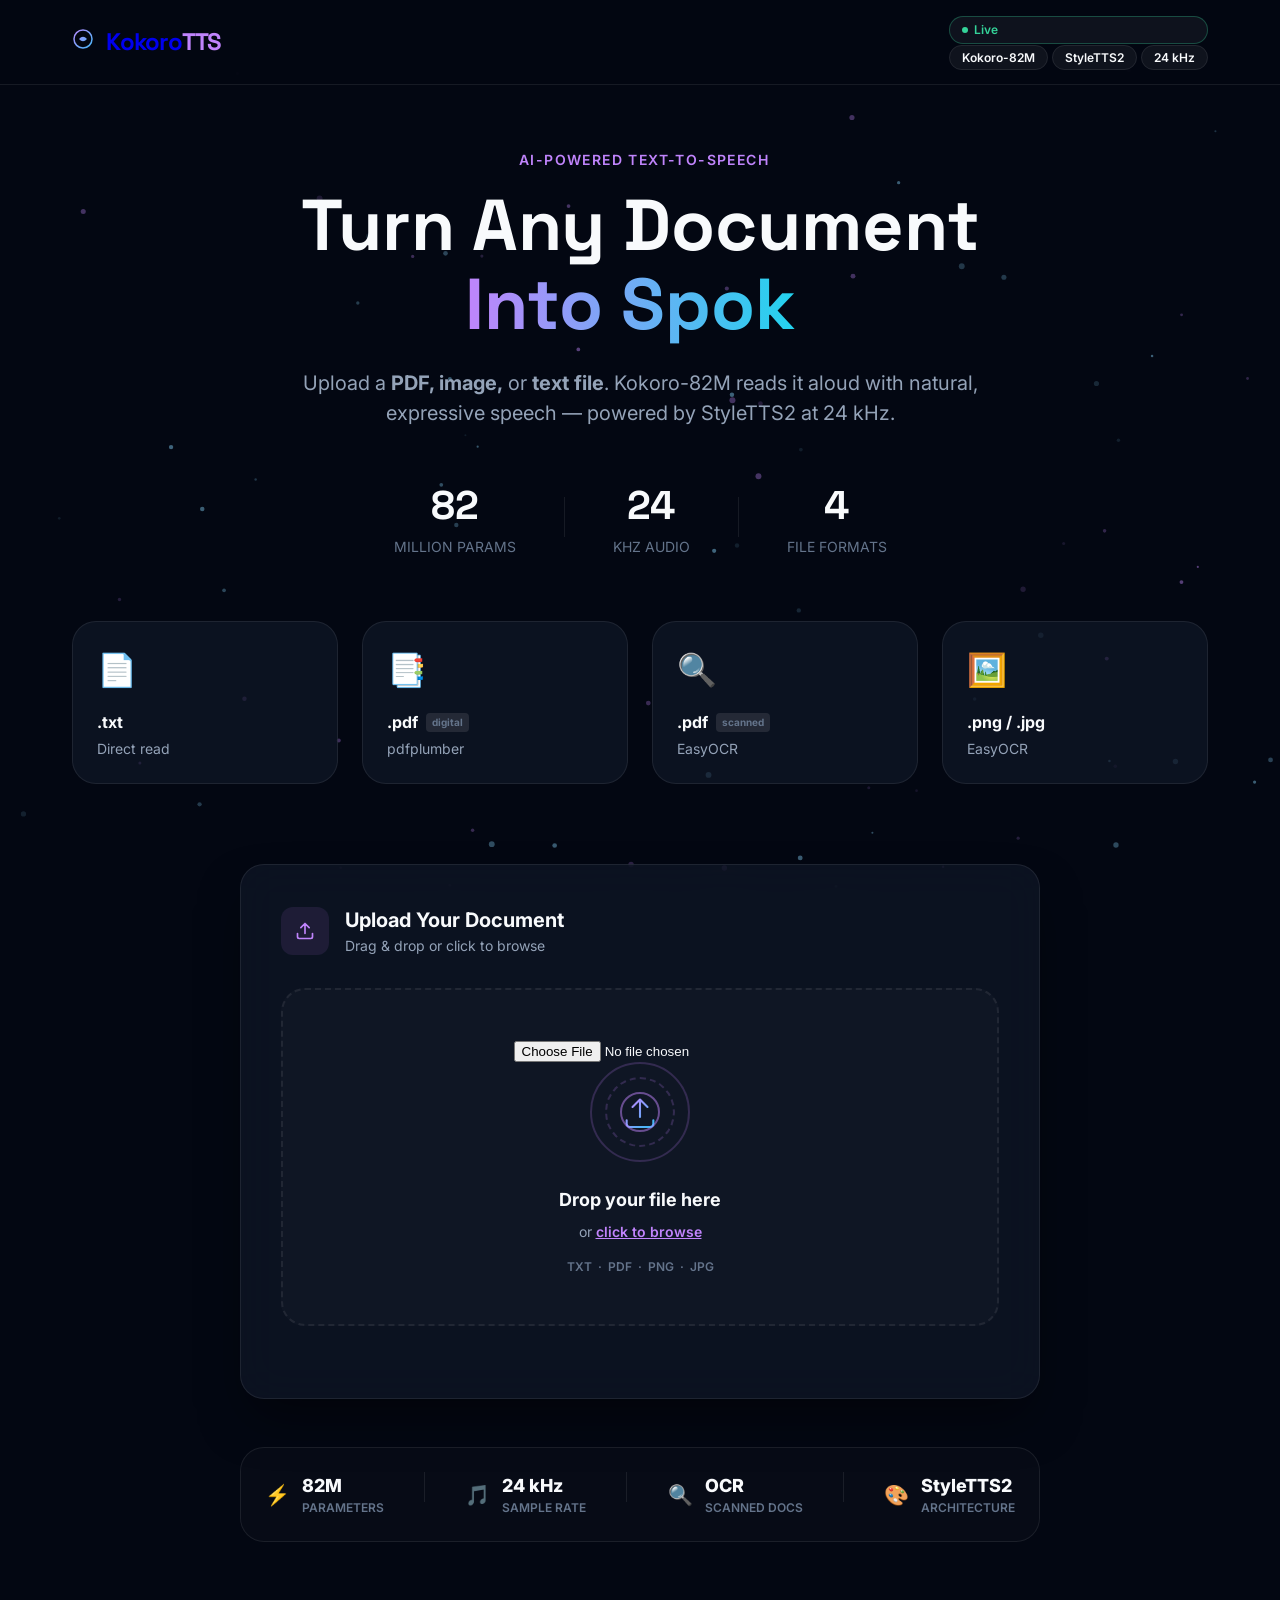
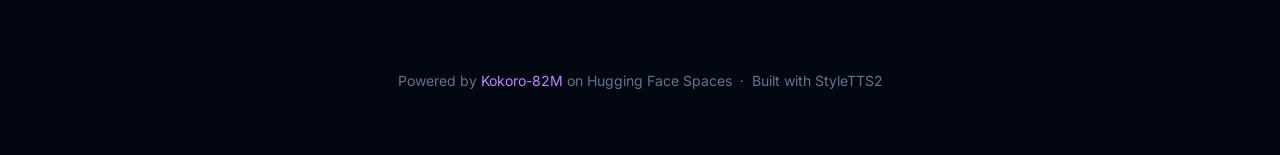
==== commit 3e6ef078: "upload button fix" ====
--- a/index.html
+++ b/index.html
@@ -212,25 +212,7 @@
             </div>
           </div>
 
-          <button class="convert-btn" id="convert-btn" disabled aria-label="Convert document to speech">
-            <span class="btn-shimmer" aria-hidden="true"></span>
-            <span class="btn-content">
-              <span class="btn-icon" aria-hidden="true">
-                <svg viewBox="0 0 24 24" fill="none" width="20" height="20">
-                  <path d="M11 5L6 9H2v6h4l5 4V5z" fill="currentColor"/>
-                  <path d="M19.07 4.93a10 10 0 010 14.14M15.54 8.46a5 5 0 010 7.07" stroke="currentColor" stroke-width="2" stroke-linecap="round"/>
-                </svg>
-              </span>
-              <span class="btn-text">Convert to Speech</span>
-              <span class="btn-arrow" aria-hidden="true">→</span>
-            </span>
-            <span class="btn-loader" aria-hidden="true">
-              <span class="loader-bars">
-                <span></span><span></span><span></span><span></span><span></span>
-              </span>
-              <span class="loader-text">Processing…</span>
-            </span>
-          </button>
+
         </div>
 
         <!-- Progress phase -->
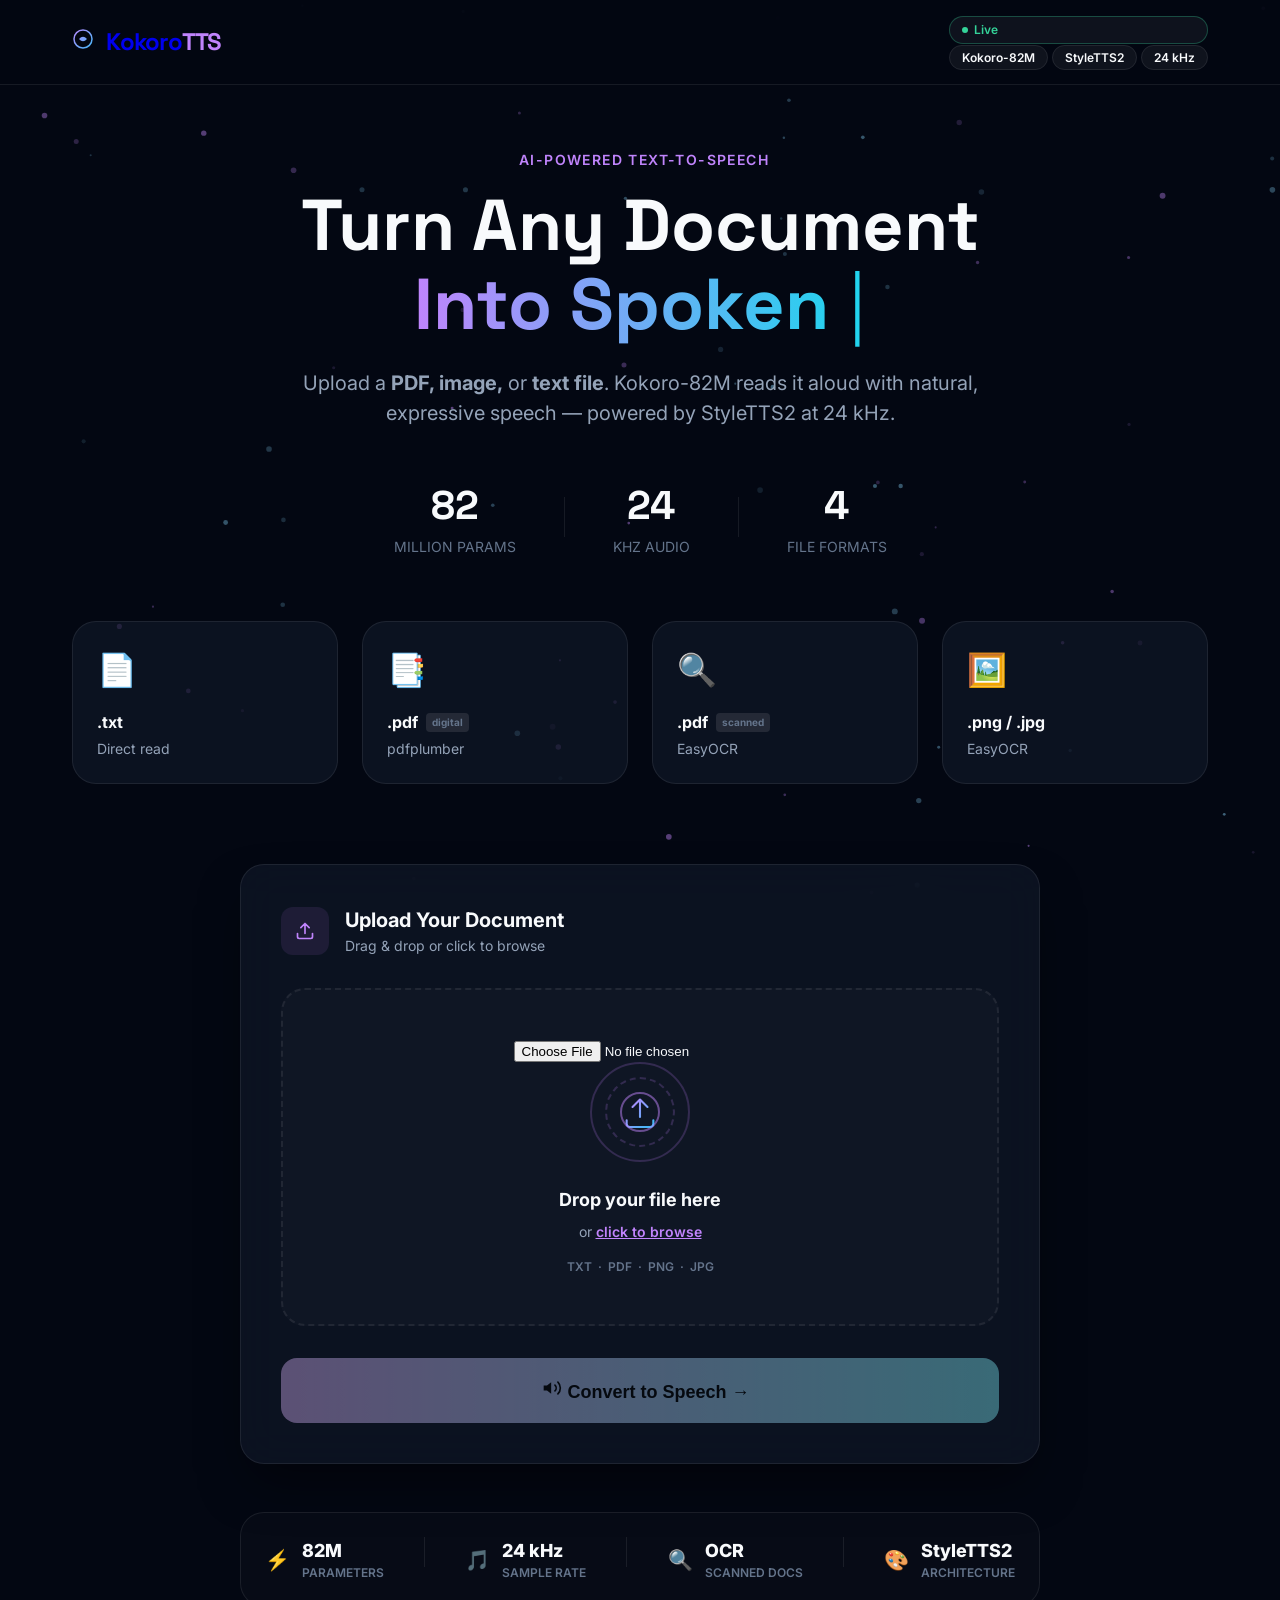
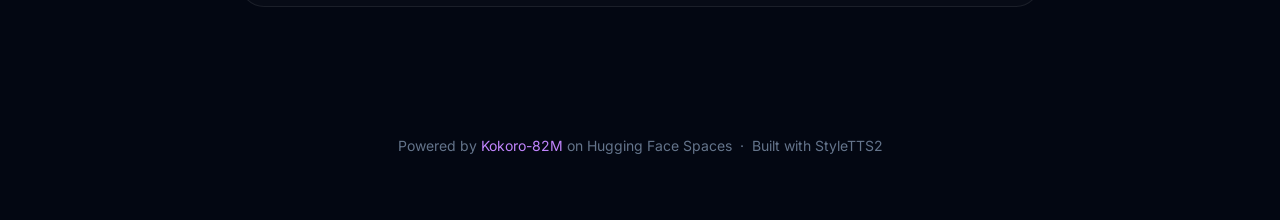
==== commit 2349f58e: "changes" ====
--- a/index.html
+++ b/index.html
@@ -212,7 +212,25 @@
             </div>
           </div>
 
-
+          <button class="convert-btn" id="convert-btn" disabled aria-label="Convert document to speech">
+            <span class="btn-shimmer" aria-hidden="true"></span>
+            <span class="btn-content">
+              <span class="btn-icon" aria-hidden="true">
+                <svg viewBox="0 0 24 24" fill="none" width="20" height="20">
+                  <path d="M11 5L6 9H2v6h4l5 4V5z" fill="currentColor"/>
+                  <path d="M19.07 4.93a10 10 0 010 14.14M15.54 8.46a5 5 0 010 7.07" stroke="currentColor" stroke-width="2" stroke-linecap="round"/>
+                </svg>
+              </span>
+              <span class="btn-text">Convert to Speech</span>
+              <span class="btn-arrow" aria-hidden="true">→</span>
+            </span>
+            <span class="btn-loader" aria-hidden="true">
+              <span class="loader-bars">
+                <span></span><span></span><span></span><span></span><span></span>
+              </span>
+              <span class="loader-text">Processing…</span>
+            </span>
+          </button>
         </div>
 
         <!-- Progress phase -->
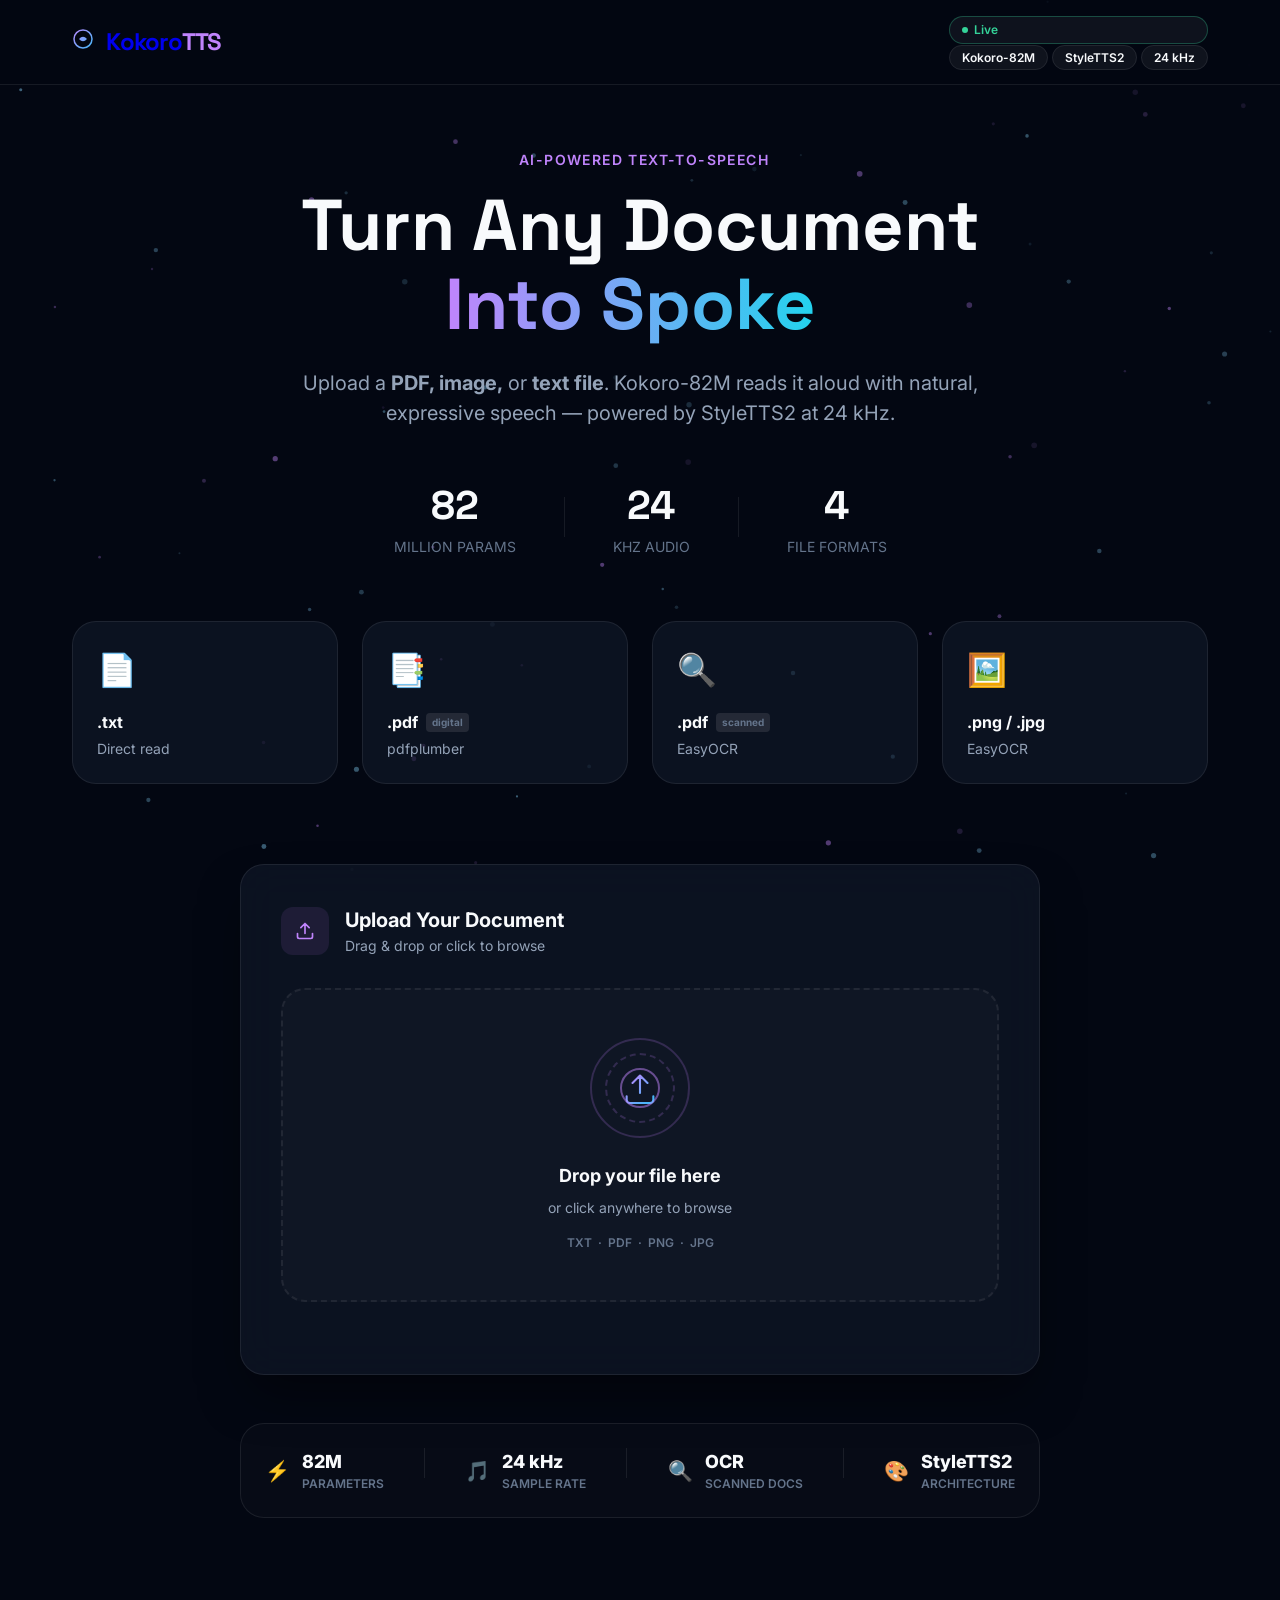
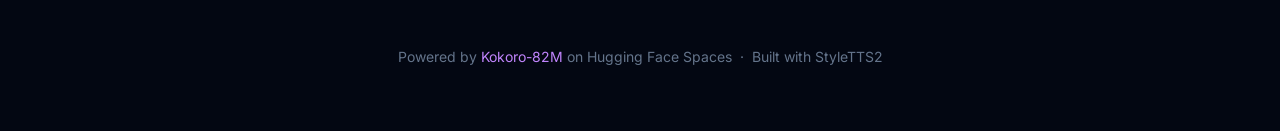
==== commit 6802de02: "changes" ====
--- a/index.html
+++ b/index.html
@@ -179,7 +179,7 @@
                 </svg>
               </div>
               <div class="dz-idle-title">Drop your file here</div>
-              <div class="dz-idle-sub">or <span class="dz-browse-link">click to browse</span></div>
+              <div class="dz-idle-sub">or click anywhere to browse</div>
               <div class="dz-formats" id="file-hint">TXT &nbsp;·&nbsp; PDF &nbsp;·&nbsp; PNG &nbsp;·&nbsp; JPG</div>
             </div>
 
@@ -211,26 +211,6 @@
               </div>
             </div>
           </div>
-
-          <button class="convert-btn" id="convert-btn" disabled aria-label="Convert document to speech">
-            <span class="btn-shimmer" aria-hidden="true"></span>
-            <span class="btn-content">
-              <span class="btn-icon" aria-hidden="true">
-                <svg viewBox="0 0 24 24" fill="none" width="20" height="20">
-                  <path d="M11 5L6 9H2v6h4l5 4V5z" fill="currentColor"/>
-                  <path d="M19.07 4.93a10 10 0 010 14.14M15.54 8.46a5 5 0 010 7.07" stroke="currentColor" stroke-width="2" stroke-linecap="round"/>
-                </svg>
-              </span>
-              <span class="btn-text">Convert to Speech</span>
-              <span class="btn-arrow" aria-hidden="true">→</span>
-            </span>
-            <span class="btn-loader" aria-hidden="true">
-              <span class="loader-bars">
-                <span></span><span></span><span></span><span></span><span></span>
-              </span>
-              <span class="loader-text">Processing…</span>
-            </span>
-          </button>
         </div>
 
         <!-- Progress phase -->
--- a/style.css
+++ b/style.css
@@ -180,6 +180,7 @@
   margin-bottom: 2rem;
   background: rgba(255,255,255,0.02);
 }
+#file-input { display: none; }
 .drop-zone:hover, .drop-zone.drag-over { border-color: var(--purple); background: rgba(192, 132, 252, 0.05); }
 .dz-idle { display: flex; flex-direction: column; align-items: center; }
 .dz-rings { position: relative; width: 100px; height: 100px; display: flex; align-items: center; justify-content: center; margin-bottom: 1.5rem; }
